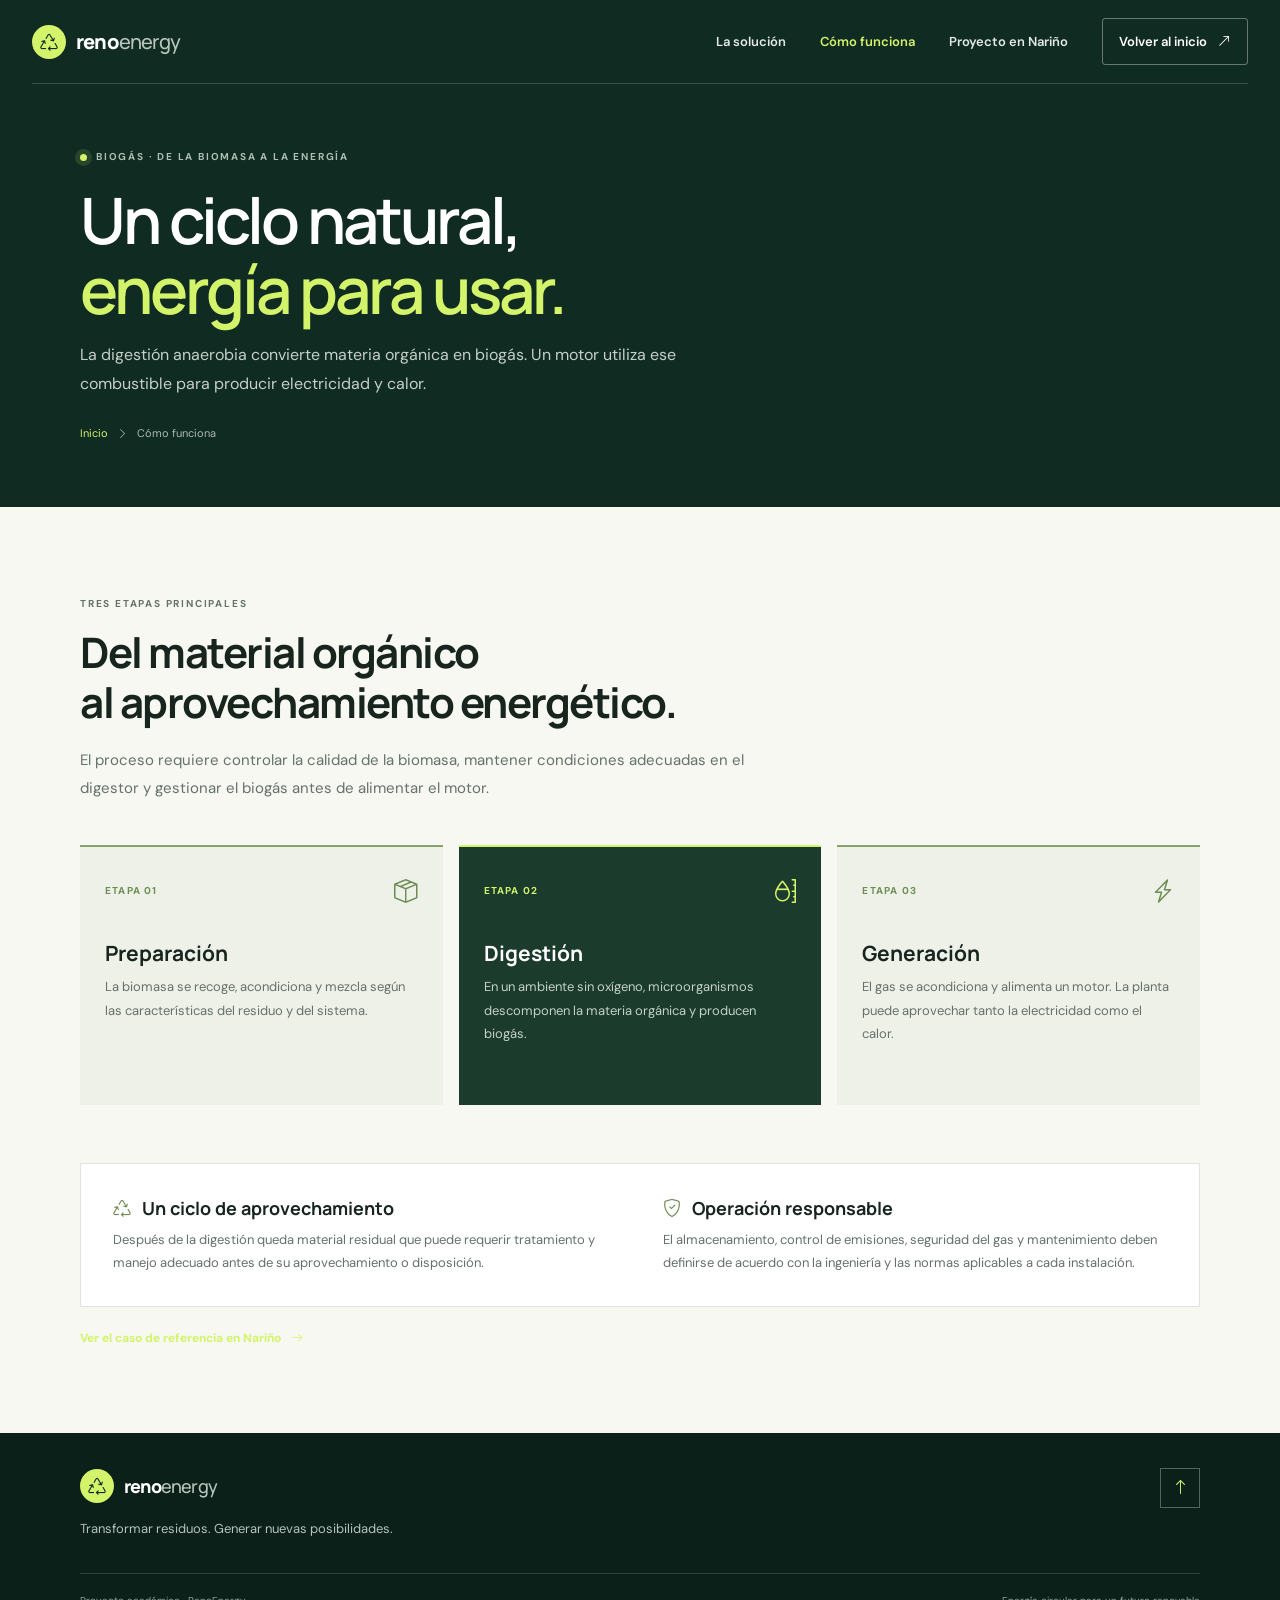
==== sitio/proceso.html @ e4bce358 "Organize RenoEnergy pages and unify design" ====
<!doctype html>
<html lang="es">
<head>
  <meta charset="utf-8">
  <meta name="viewport" content="width=device-width, initial-scale=1">
  <meta name="description" content="Conoce las etapas de preparación, fermentación y generación de energía a partir de biogás.">
  <meta name="theme-color" content="#102b22">
  <title>Cómo funciona el biogás | RenoEnergy</title>
  <link rel="icon" href="assets/img/favicon.png">
  <link rel="preconnect" href="https://fonts.googleapis.com">
  <link rel="preconnect" href="https://fonts.gstatic.com" crossorigin>
  <link href="https://fonts.googleapis.com/css2?family=DM+Sans:wght@400;500;600;700&family=Manrope:wght@400;500;600;700;800&display=swap" rel="stylesheet">
  <link href="assets/vendor/bootstrap-icons/bootstrap-icons.css" rel="stylesheet">
  <link href="assets/css/reno.css" rel="stylesheet">
</head>
<body>
  <header class="site-header interior-header">
    <div class="nav-wrap">
      <a class="brand" href="index.html" aria-label="RenoEnergy, inicio"><span class="brand-mark"><i class="bi bi-recycle"></i></span><span>reno<span class="brand-light">energy</span></span></a>
      <button class="menu-toggle" type="button" aria-label="Abrir menú" aria-expanded="false"><i class="bi bi-list"></i></button>
      <nav class="site-nav" aria-label="Navegación principal">
        <a href="index.html#solucion">La solución</a><a href="proceso.html" aria-current="page">Cómo funciona</a><a href="proyecto-narino.html">Proyecto en Nariño</a><a class="nav-cta" href="index.html">Volver al inicio <i class="bi bi-arrow-up-right"></i></a>
      </nav>
    </div>
  </header>
  <main>
    <section class="interior-hero">
      <span class="eyebrow"><span class="eyebrow-dot"></span> Biogás · De la biomasa a la energía</span>
      <h1>Un ciclo natural,<br><em>energía para usar.</em></h1>
      <p>La digestión anaerobia convierte materia orgánica en biogás. Un motor utiliza ese combustible para producir electricidad y calor.</p>
      <div class="breadcrumbs"><a href="index.html">Inicio</a><i class="bi bi-chevron-right"></i><span>Cómo funciona</span></div>
    </section>
    <section class="interior-section">
      <span class="eyebrow eyebrow-dark">Tres etapas principales</span>
      <h2>Del material orgánico<br>al aprovechamiento energético.</h2>
      <p class="interior-lede">El proceso requiere controlar la calidad de la biomasa, mantener condiciones adecuadas en el digestor y gestionar el biogás antes de alimentar el motor.</p>
      <div class="process-flow">
        <article class="flow-card"><div class="step-top"><span>ETAPA 01</span><i class="bi bi-box-seam"></i></div><h3>Preparación</h3><p>La biomasa se recoge, acondiciona y mezcla según las características del residuo y del sistema.</p></article>
        <article class="flow-card"><div class="step-top"><span>ETAPA 02</span><i class="bi bi-moisture"></i></div><h3>Digestión</h3><p>En un ambiente sin oxígeno, microorganismos descomponen la materia orgánica y producen biogás.</p></article>
        <article class="flow-card"><div class="step-top"><span>ETAPA 03</span><i class="bi bi-lightning-charge"></i></div><h3>Generación</h3><p>El gas se acondiciona y alimenta un motor. La planta puede aprovechar tanto la electricidad como el calor.</p></article>
      </div>
      <div class="flow-note">
        <div><h3><i class="bi bi-recycle"></i> Un ciclo de aprovechamiento</h3><p>Después de la digestión queda material residual que puede requerir tratamiento y manejo adecuado antes de su aprovechamiento o disposición.</p></div>
        <div><h3><i class="bi bi-shield-check"></i> Operación responsable</h3><p>El almacenamiento, control de emisiones, seguridad del gas y mantenimiento deben definirse de acuerdo con la ingeniería y las normas aplicables a cada instalación.</p></div>
      </div>
      <a class="interior-cta" href="proyecto-narino.html">Ver el caso de referencia en Nariño <i class="bi bi-arrow-right"></i></a>
    </section>
  </main>
  <footer class="site-footer"><a class="brand footer-brand" href="index.html"><span class="brand-mark"><i class="bi bi-recycle"></i></span><span>reno<span class="brand-light">energy</span></span></a><p>Transformar residuos. Generar nuevas posibilidades.</p><a class="footer-top" href="#" aria-label="Volver arriba"><i class="bi bi-arrow-up"></i></a><div class="footer-bottom"><span>Proyecto académico · RenoEnergy</span><span>Energía circular para un futuro renovable</span></div></footer>
  <script src="assets/js/site.js" defer></script>
</body>
</html>
---- sitio/assets/css/reno.css ----
:root {
  --forest: #102b22;
  --forest-deep: #0a2019;
  --moss: #dce9c7;
  --lime: #d3f36b;
  --paper: #f7f8f2;
  --ink: #18251f;
  --muted: #66716b;
  --line: #dfe5dc;
  --white: #fff;
  --sans: "DM Sans", sans-serif;
  --display: "Manrope", sans-serif;
}

* { box-sizing: border-box; }
html { scroll-behavior: smooth; scroll-padding-top: 84px; }
body { margin: 0; color: var(--ink); background: var(--paper); font-family: var(--sans); font-size: 16px; line-height: 1.65; }
a { color: inherit; text-decoration: none; }
img { display: block; max-width: 100%; }
button { font: inherit; }

.site-header { position: absolute; z-index: 10; inset: 0 0 auto; color: var(--white); }
.nav-wrap { width: min(1240px, calc(100% - 64px)); min-height: 84px; margin: auto; display: flex; align-items: center; justify-content: space-between; border-bottom: 1px solid rgb(255 255 255 / 18%); }
.brand { display: inline-flex; align-items: center; gap: 10px; color: var(--white); font: 800 20px/1 var(--display); letter-spacing: -.8px; }
.brand-light { color: #b7c5bb; font-weight: 500; }
.brand-mark { width: 34px; height: 34px; border-radius: 50%; display: grid; place-items: center; color: var(--forest); background: var(--lime); font-size: 18px; }
.site-nav { display: flex; align-items: center; gap: 34px; font-size: 13px; font-weight: 600; }
.site-nav > a:not(.nav-cta) { color: #e3e9e5; transition: color .2s ease; }
.site-nav > a:not(.nav-cta):hover { color: var(--lime); }
.nav-cta { padding: 12px 16px; border: 1px solid rgb(255 255 255 / 36%); border-radius: 3px; transition: color .2s ease, background .2s ease, border-color .2s ease; }
.nav-cta:hover { color: var(--forest); background: var(--lime); border-color: var(--lime); }
.nav-cta i { margin-left: 8px; }
.site-nav [aria-current="page"] { color: var(--lime) !important; }
.menu-toggle { display: none; color: var(--white); border: 0; background: none; font-size: 28px; }

.hero { position: relative; min-height: 690px; padding: 150px max(32px, calc((100% - 1240px) / 2)) 100px; display: grid; grid-template-columns: 1.06fr .94fr; align-items: center; gap: 60px; overflow: hidden; color: var(--white); background: var(--forest); }
.hero::before { content: ""; position: absolute; width: 520px; height: 520px; border: 1px solid rgb(211 243 107 / 10%); border-radius: 50%; left: -280px; bottom: -315px; box-shadow: 0 0 0 70px rgb(211 243 107 / 3%), 0 0 0 140px rgb(211 243 107 / 2%); }
.hero-copy { position: relative; z-index: 2; max-width: 630px; padding-bottom: 22px; }
.eyebrow { display: inline-flex; align-items: center; gap: 9px; color: #aebeb4; font-size: 10px; font-weight: 700; letter-spacing: 1.8px; line-height: 1.4; text-transform: uppercase; }
.eyebrow-dot { width: 7px; height: 7px; border-radius: 50%; background: var(--lime); box-shadow: 0 0 0 5px rgb(211 243 107 / 12%); }
.hero h1 { max-width: 680px; margin: 26px 0 22px; font: 600 clamp(48px, 6vw, 78px)/1.08 var(--display); letter-spacing: -4px; }
.hero h1 em, .section-heading h2 em, .faq-title h2 em { color: var(--lime); font-style: normal; }
.hero-lede { max-width: 500px; margin: 0; color: #c4d0c9; font-size: 17px; line-height: 1.75; }
.hero-actions { margin-top: 34px; display: flex; align-items: center; gap: 26px; }
.button { min-height: 49px; padding: 0 19px; display: inline-flex; align-items: center; justify-content: center; gap: 16px; border: 1px solid transparent; border-radius: 3px; font-size: 13px; font-weight: 700; transition: transform .2s ease, background .2s ease, color .2s ease; }
.button:hover { transform: translateY(-2px); }
.button-lime { color: var(--forest); background: var(--lime); }
.button-lime:hover { background: #e2ff8a; }
.text-link { display: inline-flex; align-items: center; gap: 10px; color: var(--white); font-size: 13px; font-weight: 600; }
.text-link i { color: var(--lime); transition: transform .2s ease; }
.text-link:hover i { transform: translateX(4px); }
.hero-note { margin-top: 48px; display: flex; align-items: center; gap: 11px; color: #aebeb4; font-size: 12px; }
.hero-note i { color: var(--lime); font-size: 16px; }
.hero-visual { position: relative; min-height: 430px; align-self: stretch; margin: 14px 0 0; }
.hero-image { position: absolute; inset: 0 0 22px 30px; background: linear-gradient(0deg, rgb(7 30 22 / 38%), transparent 55%), url("../img/about.jpg") center 56% / cover; border-radius: 2px; }
.hero-visual::before { content: ""; position: absolute; z-index: 1; top: -15px; right: -15px; width: 84px; height: 84px; border-top: 1px solid var(--lime); border-right: 1px solid var(--lime); }
.visual-caption { position: absolute; z-index: 2; right: 0; bottom: 0; display: flex; align-items: center; gap: 10px; color: #d5ded8; font-size: 11px; letter-spacing: .3px; }
.caption-line { width: 28px; height: 1px; background: var(--lime); }
.floating-card { position: absolute; z-index: 3; left: -6px; bottom: 53px; display: flex; align-items: center; gap: 12px; padding: 15px 19px; color: var(--ink); background: var(--white); box-shadow: 0 12px 35px rgb(0 0 0 / 15%); }
.card-icon { width: 37px; height: 37px; display: grid; place-items: center; border-radius: 50%; color: var(--forest); background: var(--moss); font-size: 19px; }
.floating-card strong, .floating-card small { display: block; }
.floating-card strong { font: 700 13px var(--display); }
.floating-card small { margin-top: 2px; color: var(--muted); font-size: 10px; }
.hero-index { position: absolute; left: 32px; bottom: 31px; display: flex; align-items: center; gap: 11px; color: #aebeb4; font-size: 9px; font-weight: 700; letter-spacing: 1.6px; }
.hero-index span:first-child { color: var(--lime); }
.index-rule { width: 38px; height: 1px; background: #62766b; }

.intro-strip { position: relative; display: flex; min-height: 96px; padding: 0 max(32px, calc((100% - 1240px) / 2)); align-items: center; justify-content: space-between; gap: 25px; overflow: hidden; color: var(--white); background: #18382b; }
.intro-strip > div { position: relative; z-index: 1; display: flex; align-items: center; gap: 13px; font: 600 14px var(--display); }
.intro-strip > i { color: #90a497; font-size: 16px; }
.strip-number { color: var(--lime); font: 700 10px var(--sans); letter-spacing: 1px; }
.strip-orbit { position: absolute; width: 130px; height: 130px; border: 1px solid rgb(211 243 107 / 9%); border-radius: 50%; }
.orbit-one { top: -80px; right: 14%; }.orbit-two { top: -80px; right: 14%; transform: scale(1.55); }

.section { padding: 112px max(32px, calc((100% - 1120px) / 2)); }
.section-heading { display: grid; grid-template-columns: 1.1fr .65fr; gap: 80px; align-items: end; margin-bottom: 56px; }
.eyebrow-dark { color: #64736a; }
.section-heading h2, .faq-title h2 { margin: 18px 0 0; color: var(--ink); font: 600 clamp(35px, 4vw, 52px)/1.15 var(--display); letter-spacing: -2px; }
.section-heading h2 em, .faq-title h2 em { color: #547c3d; }
.section-heading > p { max-width: 430px; margin: 0 0 5px; color: var(--muted); font-size: 15px; line-height: 1.85; }
.solution-grid { display: grid; grid-template-columns: 1fr .86fr; gap: 86px; align-items: center; }
.solution-photo { position: relative; min-height: 470px; }
.solution-photo img { width: 100%; height: 470px; object-fit: cover; filter: saturate(.75); }
.photo-tag { position: absolute; bottom: 18px; left: 18px; display: flex; gap: 9px; align-items: center; padding: 11px 14px; color: var(--forest); background: var(--white); font-size: 11px; font-weight: 700; }
.photo-tag i { color: #668d4a; }
.solution-copy { padding: 12px 0; }
.solution-mark { width: 45px; height: 45px; display: grid; place-items: center; color: var(--forest); background: var(--moss); border-radius: 50%; font-size: 21px; }
.solution-copy h3 { max-width: 420px; margin: 23px 0 12px; font: 700 27px/1.3 var(--display); letter-spacing: -.8px; }
.solution-copy > p { margin: 0; color: var(--muted); font-size: 14px; line-height: 1.8; }
.benefit-list { margin-top: 28px; border-top: 1px solid var(--line); }
.benefit-list > div { display: flex; gap: 18px; padding: 15px 0; border-bottom: 1px solid var(--line); }
.benefit-list > div > span { padding-top: 2px; color: #73905a; font-size: 10px; font-weight: 700; letter-spacing: 1px; }
.benefit-list p { margin: 0; color: var(--muted); font-size: 12px; line-height: 1.7; }
.benefit-list strong { color: var(--ink); font-size: 13px; }

.numbers-band { display: grid; grid-template-columns: 1.1fr repeat(3, 1fr); gap: 34px; align-items: center; padding: 43px max(32px, calc((100% - 1120px) / 2)); color: var(--white); background: var(--forest); }
.numbers-intro p { max-width: 200px; margin: 10px 0 0; color: #b9c8bf; font-size: 12px; line-height: 1.65; }
.number-item { min-height: 90px; padding-left: 30px; border-left: 1px solid rgb(255 255 255 / 20%); }
.number-item strong { display: block; color: var(--lime); font: 600 38px/1.2 var(--display); letter-spacing: -2px; }
.number-item strong span { font-size: 20px; letter-spacing: 0; }
.number-item small { display: block; max-width: 150px; margin-top: 8px; color: #c3d0c8; font-size: 11px; line-height: 1.5; }

.process { background: #eef1e8; }
.process-heading { margin-bottom: 48px; }
.process-steps { display: grid; grid-template-columns: repeat(3, 1fr); gap: 14px; }
.process-card { min-height: 270px; padding: 27px 28px 22px; display: flex; flex-direction: column; border: 1px solid #d8dfd3; background: rgb(255 255 255 / 65%); }
.process-card-featured { color: var(--white); background: #1b3b2d; border-color: #1b3b2d; }
.step-top { display: flex; align-items: center; justify-content: space-between; color: #709151; }
.process-card-featured .step-top { color: var(--lime); }
.step-top span { font-size: 10px; font-weight: 700; letter-spacing: 1.2px; }
.step-top i { font-size: 24px; }
.process-card h3 { margin: 30px 0 8px; font: 700 21px var(--display); }
.process-card p { max-width: 285px; margin: 0; color: var(--muted); font-size: 13px; line-height: 1.75; }
.process-card-featured p { color: #c5d0c9; }
.step-foot { margin-top: auto; padding-top: 17px; display: flex; justify-content: space-between; color: #547344; font-size: 10px; font-weight: 700; letter-spacing: .2px; }
.process-card-featured .step-foot { color: var(--lime); }
.process-footnote { display: flex; align-items: flex-start; gap: 9px; margin: 23px 0 0; color: #68746b; font-size: 11px; }
.process-footnote i { margin-top: 2px; color: #77915f; }

.case-study { display: grid; grid-template-columns: 1fr 1fr; min-height: 510px; color: var(--white); background: #122d23; }
.case-image { position: relative; min-height: 510px; overflow: hidden; }
.case-image::after { content: ""; position: absolute; inset: 0; background: linear-gradient(0deg, rgb(8 25 18 / 62%), transparent 55%); }
.case-image img { width: 100%; height: 100%; position: absolute; inset: 0; object-fit: cover; }
.case-image-label { position: absolute; z-index: 1; bottom: 28px; left: max(32px, calc((100vw - 1120px) / 2)); color: white; font-size: 11px; font-weight: 700; letter-spacing: 1px; text-transform: uppercase; }
.case-content { max-width: 580px; padding: 82px 8vw 75px 70px; align-self: center; }
.case-content .eyebrow { color: #b8c9bd; }
.case-content h2 { margin: 19px 0 15px; font: 600 clamp(32px, 3.5vw, 45px)/1.16 var(--display); letter-spacing: -1.8px; }
.case-content > p { margin: 0; color: #c0ccc4; font-size: 13px; line-height: 1.85; }
.case-detail { display: flex; align-items: center; gap: 13px; margin: 26px 0 25px; padding: 16px 0; border-top: 1px solid rgb(255 255 255 / 17%); border-bottom: 1px solid rgb(255 255 255 / 17%); }
.case-icon { width: 38px; height: 38px; display: grid; flex: 0 0 auto; place-items: center; border-radius: 50%; color: var(--forest); background: var(--lime); }
.case-detail strong, .case-detail small { display: block; }
.case-detail strong { font: 700 12px var(--display); }
.case-detail small { margin-top: 4px; color: #c0ccc4; font-size: 10px; line-height: 1.5; }
.button-outline { min-height: 44px; border-color: rgb(255 255 255 / 35%); color: var(--white); font-size: 11px; }
.button-outline:hover { color: var(--forest); background: var(--lime); border-color: var(--lime); }

.faq { display: grid; grid-template-columns: .7fr 1.3fr; gap: 100px; }
.faq-title h2 { margin-bottom: 14px; }
.faq-title p { max-width: 250px; margin: 0; color: var(--muted); font-size: 13px; }
.faq-list { border-top: 1px solid var(--line); }
.faq-list details { border-bottom: 1px solid var(--line); }
.faq-list summary { min-height: 68px; display: flex; align-items: center; justify-content: space-between; gap: 20px; list-style: none; cursor: pointer; font: 700 14px var(--display); }
.faq-list summary::-webkit-details-marker { display: none; }
.faq-list summary i { color: #66834e; transition: transform .2s ease; }
.faq-list details[open] summary i { transform: rotate(45deg); }
.faq-list details p { max-width: 630px; margin: -1px 40px 20px 0; color: var(--muted); font-size: 13px; line-height: 1.8; }

.site-footer { position: relative; padding: 36px max(32px, calc((100% - 1120px) / 2)) 0; color: var(--white); background: var(--forest-deep); }
.footer-brand { font-size: 18px; }
.site-footer > p { margin: 15px 0 34px; color: #b5c3ba; font-size: 13px; }
.footer-top { position: absolute; top: 35px; right: max(32px, calc((100% - 1120px) / 2)); width: 40px; height: 40px; display: grid; place-items: center; border: 1px solid rgb(255 255 255 / 30%); color: var(--lime); }
.footer-bottom { min-height: 54px; display: flex; align-items: center; justify-content: space-between; gap: 15px; border-top: 1px solid rgb(255 255 255 / 14%); color: #92a198; font-size: 10px; }

/* Shared interior pages */
.interior-header { position: absolute; }
.interior-hero { min-height: 425px; padding: 150px max(32px, calc((100% - 1120px) / 2)) 64px; display: flex; flex-direction: column; justify-content: center; color: var(--white); background: var(--forest); }
.interior-hero h1 { max-width: 820px; margin: 21px 0 15px; font: 600 clamp(42px, 5vw, 65px)/1.1 var(--display); letter-spacing: -3px; }
.interior-hero h1 em { color: var(--lime); font-style: normal; }
.interior-hero > p { max-width: 620px; margin: 0; color: #c4d0c9; font-size: 16px; line-height: 1.8; }
.breadcrumbs { display: flex; align-items: center; gap: 9px; margin-top: 26px; color: #a9bab0; font-size: 11px; }
.breadcrumbs a { color: var(--lime); }
.interior-section { padding: 82px max(32px, calc((100% - 1120px) / 2)); }
.interior-section h2 { margin: 12px 0 18px; font: 700 clamp(30px, 3.5vw, 42px)/1.2 var(--display); letter-spacing: -1.5px; }
.interior-lede { max-width: 720px; color: var(--muted); font-size: 15px; line-height: 1.9; }
.process-flow { display: grid; grid-template-columns: repeat(3, 1fr); gap: 16px; margin-top: 42px; }
.flow-card { min-height: 260px; padding: 25px; background: #eef1e8; border-top: 2px solid #89a26c; }
.flow-card:nth-child(2) { color: white; background: #1b3b2d; border-color: var(--lime); }
.flow-card:nth-child(2) p { color: #c5d0c9; }
.flow-card .step-top { display: flex; align-items: center; justify-content: space-between; color: #6e8d54; font-size: 12px; }
.flow-card:nth-child(2) .step-top { color: var(--lime); }
.flow-card .step-top i { font-size: 24px; }
.flow-card h3 { margin: 28px 0 8px; font: 700 21px var(--display); }
.flow-card p { margin: 0; color: var(--muted); font-size: 13px; line-height: 1.8; }
.flow-note { display: grid; grid-template-columns: 1fr 1fr; gap: 45px; margin-top: 58px; padding: 32px; background: white; border: 1px solid var(--line); }
.flow-note h3 { margin: 0 0 8px; font: 700 18px var(--display); }
.flow-note p { margin: 0; color: var(--muted); font-size: 13px; line-height: 1.8; }
.flow-note i { margin-right: 7px; color: #6f8c55; }
.case-hero { display: grid; grid-template-columns: 1fr .82fr; gap: 60px; align-items: center; }
.case-hero h2 { max-width: 600px; }
.case-hero p { color: var(--muted); font-size: 14px; line-height: 1.9; }
.case-hero img { width: 100%; min-height: 350px; object-fit: cover; }
.case-facts { display: grid; grid-template-columns: repeat(3, 1fr); gap: 14px; margin-top: 32px; }
.case-fact { padding: 21px; border: 1px solid var(--line); background: #fff; }
.case-fact span { display: block; margin-bottom: 10px; color: #69894f; font-size: 10px; font-weight: 700; letter-spacing: 1px; text-transform: uppercase; }
.case-fact strong { font: 700 14px/1.5 var(--display); }
.case-banner { padding: 46px; color: white; background: var(--forest); }
.case-banner h2 { max-width: 700px; margin-top: 14px; }
.case-banner p { max-width: 710px; margin: 0; color: #c4d0c9; font-size: 14px; line-height: 1.8; }
.case-followup { padding-top: 0; }
.interior-cta { display: inline-flex; align-items: center; gap: 10px; margin-top: 22px; color: var(--lime); font-size: 12px; font-weight: 700; }
.interior-cta:hover { color: white; }

@media (max-width: 900px) {
  .hero { min-height: 650px; grid-template-columns: 1fr .82fr; gap: 28px; padding-top: 140px; }
  .hero h1 { font-size: clamp(45px, 7vw, 65px); }
  .hero-visual { min-height: 385px; }
  .section-heading { gap: 45px; }
  .solution-grid { gap: 45px; }
  .numbers-band { grid-template-columns: repeat(3, 1fr); }
  .numbers-intro { grid-column: 1 / -1; }
  .numbers-intro p { max-width: none; }
  .number-item:first-of-type { padding-left: 0; border-left: 0; }
  .case-content { padding-left: 45px; padding-right: 40px; }
  .faq { gap: 55px; }
  .case-hero { gap: 35px; }
}
@media (max-width: 680px) {
  html { scroll-padding-top: 65px; }
  .nav-wrap { width: calc(100% - 38px); min-height: 68px; }
  .menu-toggle { display: block; cursor: pointer; }
  .site-nav { position: absolute; top: 68px; left: 0; right: 0; display: none; padding: 18px 20px 22px; flex-direction: column; align-items: stretch; gap: 0; background: var(--forest-deep); box-shadow: 0 16px 22px rgb(0 0 0 / 16%); }
  .site-nav.is-open { display: flex; }
  .site-nav > a:not(.nav-cta) { padding: 12px 3px; border-bottom: 1px solid rgb(255 255 255 / 12%); }
  .nav-cta { margin-top: 14px; text-align: center; }
  .hero { min-height: auto; padding: 127px 21px 75px; display: flex; flex-direction: column; align-items: stretch; gap: 33px; }
  .hero h1 { max-width: 520px; margin-top: 20px; font-size: clamp(43px, 13vw, 63px); letter-spacing: -2.5px; }
  .hero-lede { font-size: 15px; }
  .hero-actions { align-items: flex-start; flex-direction: column; gap: 18px; margin-top: 25px; }
  .hero-note { margin-top: 29px; font-size: 11px; }
  .hero-visual { min-height: 320px; margin: 0 5px 0 10px; }
  .hero-image { inset: 0 0 17px 15px; }
  .floating-card { left: -10px; bottom: 40px; padding: 11px 13px; }
  .hero-index { left: 21px; bottom: 24px; }
  .intro-strip { min-height: auto; padding: 22px 21px; display: grid; grid-template-columns: 1fr 24px 1fr; gap: 18px 12px; }
  .intro-strip > div { font-size: 11px; }
  .intro-strip > i { font-size: 13px; }
  .intro-strip > div:nth-of-type(3) { grid-column: 1 / -1; }
  .intro-strip > i:nth-of-type(2) { display: none; }
  .section { padding: 75px 22px; }
  .section-heading { display: block; margin-bottom: 35px; }
  .section-heading h2, .faq-title h2 { font-size: 38px; letter-spacing: -1.6px; }
  .section-heading > p { margin-top: 18px; font-size: 14px; }
  .solution-grid { grid-template-columns: 1fr; gap: 32px; }
  .solution-photo, .solution-photo img { min-height: 300px; height: 300px; }
  .solution-copy h3 { font-size: 24px; }
  .numbers-band { grid-template-columns: 1fr; gap: 21px; padding: 34px 22px; }
  .numbers-intro { grid-column: auto; }
  .number-item, .number-item:first-of-type { min-height: auto; padding: 0 0 0 18px; border-left: 1px solid rgb(255 255 255 / 20%); }
  .number-item strong { font-size: 34px; }
  .number-item small { max-width: none; }
  .process-steps { grid-template-columns: 1fr; }
  .process-card { min-height: 235px; }
  .case-study { grid-template-columns: 1fr; }
  .case-image { min-height: 290px; }
  .case-image-label { left: 22px; bottom: 20px; }
  .case-content { padding: 48px 22px 54px; }
  .case-content h2 { font-size: 35px; }
  .faq { grid-template-columns: 1fr; gap: 32px; }
  .faq-title p { max-width: none; }
  .interior-hero { min-height: 390px; padding: 120px 22px 45px; }
  .interior-hero h1 { font-size: 43px; letter-spacing: -2px; }
  .interior-hero > p { font-size: 14px; }
  .interior-section { padding: 64px 22px; }
  .process-flow, .case-hero, .case-facts, .flow-note { grid-template-columns: 1fr; }
  .process-flow { gap: 11px; }
  .flow-card { min-height: 225px; }
  .flow-note { gap: 24px; padding: 24px; }
  .case-hero { gap: 24px; }
  .case-hero img { min-height: 250px; }
  .case-facts { gap: 10px; }
  .case-banner { padding: 30px 23px; }
  .faq-list summary { min-height: 62px; font-size: 13px; }
  .site-footer { padding: 31px 22px 0; }
  .footer-top { top: 31px; right: 22px; }
  .footer-bottom { align-items: flex-start; flex-direction: column; justify-content: center; padding: 14px 0; gap: 5px; }
}
@media (prefers-reduced-motion: reduce) {
  *, *::before, *::after { scroll-behavior: auto !important; transition-duration: .01ms !important; }
}
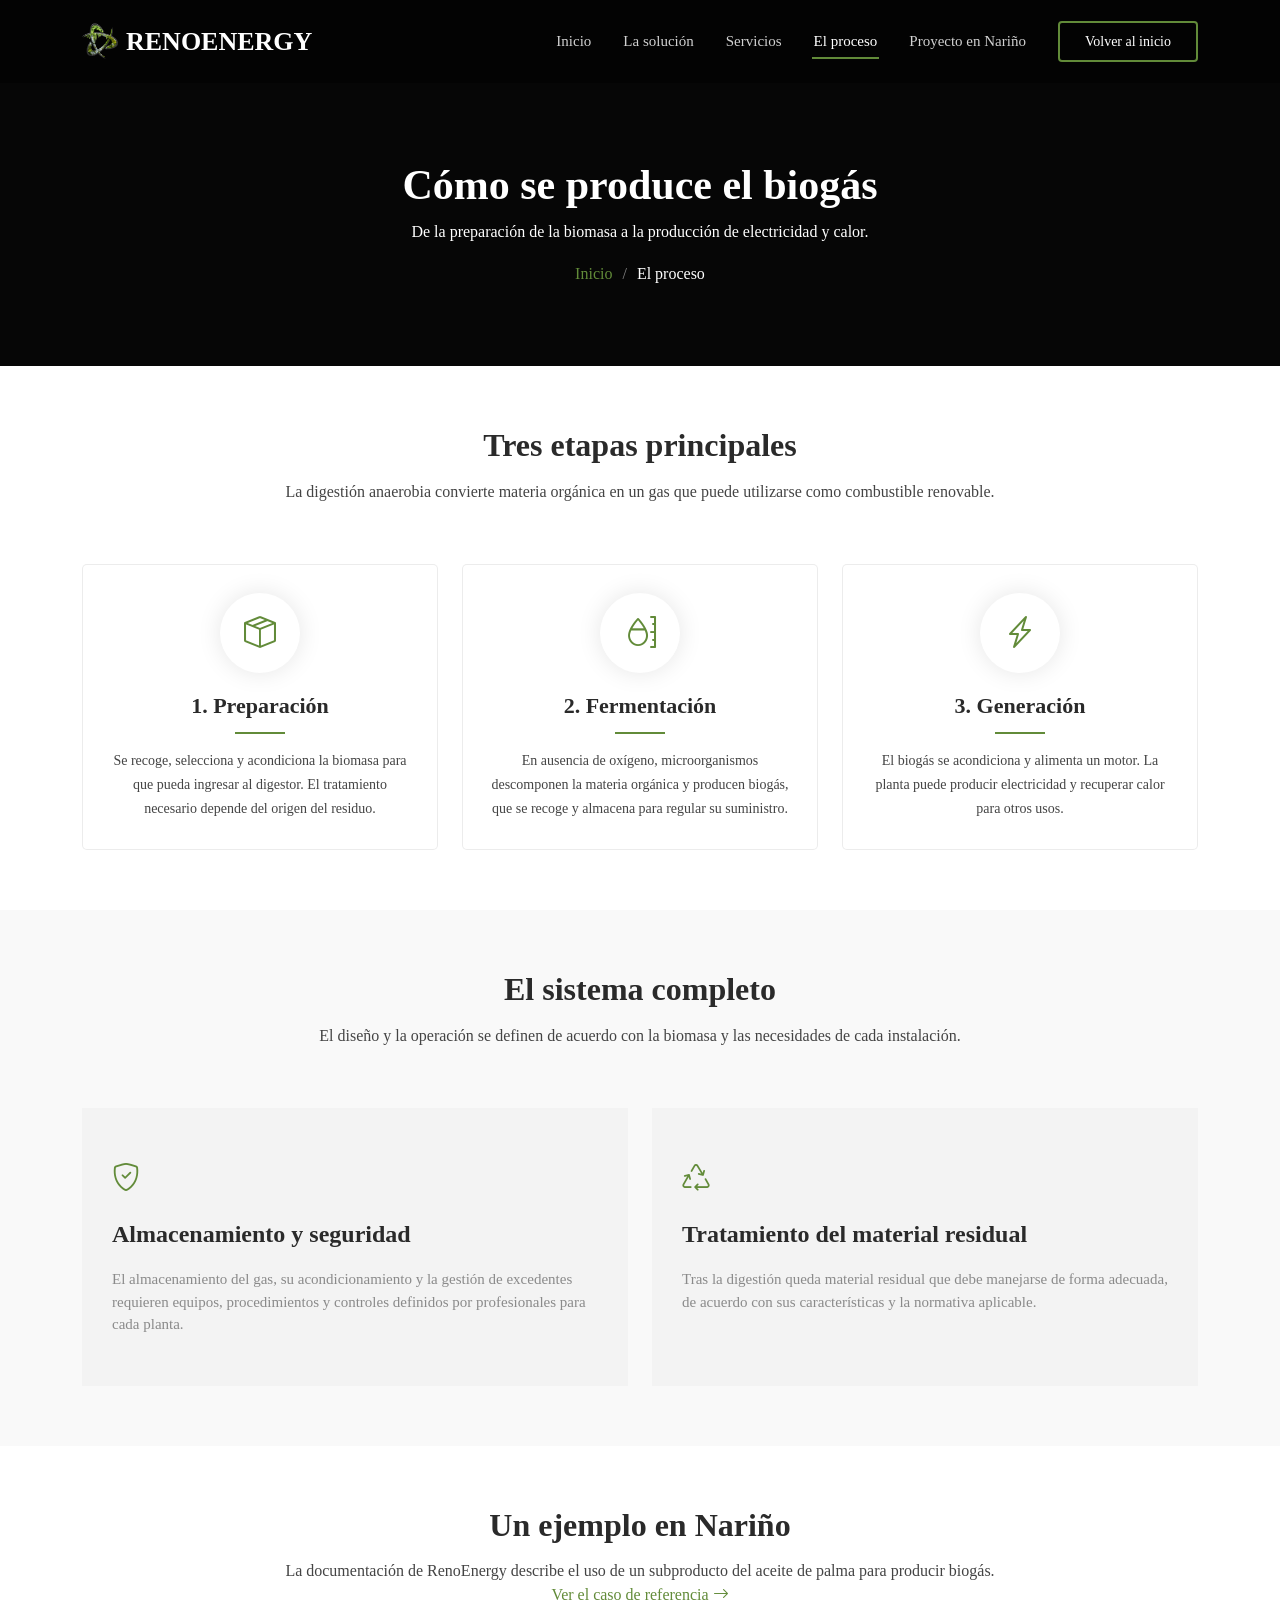
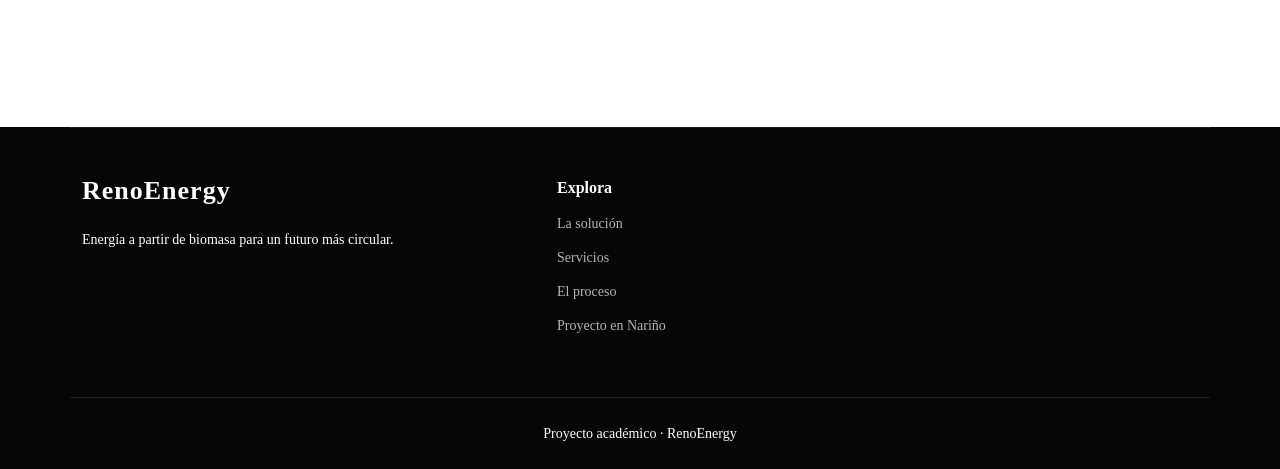
==== commit 6092b0f8: "Restore RenoEnergy original layout and content" ====
--- a/sitio/proceso.html
+++ b/sitio/proceso.html
@@ -1,52 +1,56 @@
-<!doctype html>
+<!DOCTYPE html>
 <html lang="es">
 <head>
   <meta charset="utf-8">
-  <meta name="viewport" content="width=device-width, initial-scale=1">
-  <meta name="description" content="Conoce las etapas de preparación, fermentación y generación de energía a partir de biogás.">
-  <meta name="theme-color" content="#102b22">
+  <meta name="viewport" content="width=device-width, initial-scale=1.0">
+  <meta name="description" content="Las etapas de producción de biogás y su uso para generar electricidad y calor.">
+  <meta name="theme-color" content="#183d2c">
   <title>Cómo funciona el biogás | RenoEnergy</title>
-  <link rel="icon" href="assets/img/favicon.png">
-  <link rel="preconnect" href="https://fonts.googleapis.com">
-  <link rel="preconnect" href="https://fonts.gstatic.com" crossorigin>
-  <link href="https://fonts.googleapis.com/css2?family=DM+Sans:wght@400;500;600;700&family=Manrope:wght@400;500;600;700;800&display=swap" rel="stylesheet">
+  <link href="assets/img/favicon.png" rel="icon">
+  <link href="assets/img/apple-touch-icon.png" rel="apple-touch-icon">
+  <link href="https://fonts.googleapis.com" rel="preconnect">
+  <link href="https://fonts.gstatic.com" rel="preconnect" crossorigin>
+  <link href="https://fonts.googleapis.com/css2?family=Roboto:wght@300;400;500;700;900&family=Merriweather:wght@300;400;700;900&family=Playfair+Display:wght@400;500;600;700;800&display=swap" rel="stylesheet">
+  <link href="assets/vendor/bootstrap/css/bootstrap.min.css" rel="stylesheet">
   <link href="assets/vendor/bootstrap-icons/bootstrap-icons.css" rel="stylesheet">
+  <link href="assets/vendor/aos/aos.css" rel="stylesheet">
+  <link href="assets/css/main.css" rel="stylesheet">
   <link href="assets/css/reno.css" rel="stylesheet">
 </head>
-<body>
-  <header class="site-header interior-header">
-    <div class="nav-wrap">
-      <a class="brand" href="index.html" aria-label="RenoEnergy, inicio"><span class="brand-mark"><i class="bi bi-recycle"></i></span><span>reno<span class="brand-light">energy</span></span></a>
-      <button class="menu-toggle" type="button" aria-label="Abrir menú" aria-expanded="false"><i class="bi bi-list"></i></button>
-      <nav class="site-nav" aria-label="Navegación principal">
-        <a href="index.html#solucion">La solución</a><a href="proceso.html" aria-current="page">Cómo funciona</a><a href="proyecto-narino.html">Proyecto en Nariño</a><a class="nav-cta" href="index.html">Volver al inicio <i class="bi bi-arrow-up-right"></i></a>
+<body class="portfolio-details-page">
+  <header id="header" class="header d-flex align-items-center fixed-top">
+    <div class="container-fluid container-xl position-relative d-flex align-items-center">
+      <a href="index.html" class="logo d-flex align-items-center me-auto"><img src="assets/img/logo.png" alt=""><h1 class="sitename">RenoEnergy</h1></a>
+      <nav id="navmenu" class="navmenu" aria-label="Navegación principal">
+        <ul><li><a href="index.html#hero">Inicio</a></li><li><a href="index.html#about">La solución</a></li><li><a href="index.html#services">Servicios</a></li><li><a href="proceso.html" class="active" aria-current="page">El proceso</a></li><li><a href="proyecto-narino.html">Proyecto en Nariño</a></li></ul>
+        <i class="mobile-nav-toggle d-xl-none bi bi-list" aria-label="Abrir menú"></i>
       </nav>
+      <a class="btn-getstarted" href="index.html">Volver al inicio</a>
     </div>
   </header>
-  <main>
-    <section class="interior-hero">
-      <span class="eyebrow"><span class="eyebrow-dot"></span> Biogás · De la biomasa a la energía</span>
-      <h1>Un ciclo natural,<br><em>energía para usar.</em></h1>
-      <p>La digestión anaerobia convierte materia orgánica en biogás. Un motor utiliza ese combustible para producir electricidad y calor.</p>
-      <div class="breadcrumbs"><a href="index.html">Inicio</a><i class="bi bi-chevron-right"></i><span>Cómo funciona</span></div>
+  <main class="main">
+    <div class="page-title dark-background"><div class="container position-relative"><h1>Cómo se produce el biogás</h1><p>De la preparación de la biomasa a la producción de electricidad y calor.</p><nav class="breadcrumbs" aria-label="Ruta"><ol><li><a href="index.html">Inicio</a></li><li class="current">El proceso</li></ol></nav></div></div>
+    <section class="services section"><div class="container section-title" data-aos="fade-up"><h2>Tres etapas principales</h2><p>La digestión anaerobia convierte materia orgánica en un gas que puede utilizarse como combustible renovable.</p></div>
+      <div class="container"><div class="row gy-4">
+        <div class="col-lg-4 col-md-6" data-aos="fade-up"><article class="service-item"><div class="icon"><i class="bi bi-box-seam"></i></div><h3>1. Preparación</h3><p>Se recoge, selecciona y acondiciona la biomasa para que pueda ingresar al digestor. El tratamiento necesario depende del origen del residuo.</p></article></div>
+        <div class="col-lg-4 col-md-6" data-aos="fade-up" data-aos-delay="100"><article class="service-item"><div class="icon"><i class="bi bi-moisture"></i></div><h3>2. Fermentación</h3><p>En ausencia de oxígeno, microorganismos descomponen la materia orgánica y producen biogás, que se recoge y almacena para regular su suministro.</p></article></div>
+        <div class="col-lg-4 col-md-6" data-aos="fade-up" data-aos-delay="200"><article class="service-item"><div class="icon"><i class="bi bi-lightning-charge"></i></div><h3>3. Generación</h3><p>El biogás se acondiciona y alimenta un motor. La planta puede producir electricidad y recuperar calor para otros usos.</p></article></div>
+      </div></div>
     </section>
-    <section class="interior-section">
-      <span class="eyebrow eyebrow-dark">Tres etapas principales</span>
-      <h2>Del material orgánico<br>al aprovechamiento energético.</h2>
-      <p class="interior-lede">El proceso requiere controlar la calidad de la biomasa, mantener condiciones adecuadas en el digestor y gestionar el biogás antes de alimentar el motor.</p>
-      <div class="process-flow">
-        <article class="flow-card"><div class="step-top"><span>ETAPA 01</span><i class="bi bi-box-seam"></i></div><h3>Preparación</h3><p>La biomasa se recoge, acondiciona y mezcla según las características del residuo y del sistema.</p></article>
-        <article class="flow-card"><div class="step-top"><span>ETAPA 02</span><i class="bi bi-moisture"></i></div><h3>Digestión</h3><p>En un ambiente sin oxígeno, microorganismos descomponen la materia orgánica y producen biogás.</p></article>
-        <article class="flow-card"><div class="step-top"><span>ETAPA 03</span><i class="bi bi-lightning-charge"></i></div><h3>Generación</h3><p>El gas se acondiciona y alimenta un motor. La planta puede aprovechar tanto la electricidad como el calor.</p></article>
-      </div>
-      <div class="flow-note">
-        <div><h3><i class="bi bi-recycle"></i> Un ciclo de aprovechamiento</h3><p>Después de la digestión queda material residual que puede requerir tratamiento y manejo adecuado antes de su aprovechamiento o disposición.</p></div>
-        <div><h3><i class="bi bi-shield-check"></i> Operación responsable</h3><p>El almacenamiento, control de emisiones, seguridad del gas y mantenimiento deben definirse de acuerdo con la ingeniería y las normas aplicables a cada instalación.</p></div>
-      </div>
-      <a class="interior-cta" href="proyecto-narino.html">Ver el caso de referencia en Nariño <i class="bi bi-arrow-right"></i></a>
+    <section class="why-us section light-background"><div class="container section-title" data-aos="fade-up"><h2>El sistema completo</h2><p>El diseño y la operación se definen de acuerdo con la biomasa y las necesidades de cada instalación.</p></div>
+      <div class="container"><div class="row gy-4">
+        <div class="col-lg-6" data-aos="fade-up"><div class="card-item"><span><i class="bi bi-shield-check"></i></span><h4>Almacenamiento y seguridad</h4><p>El almacenamiento del gas, su acondicionamiento y la gestión de excedentes requieren equipos, procedimientos y controles definidos por profesionales para cada planta.</p></div></div>
+        <div class="col-lg-6" data-aos="fade-up" data-aos-delay="100"><div class="card-item"><span><i class="bi bi-recycle"></i></span><h4>Tratamiento del material residual</h4><p>Tras la digestión queda material residual que debe manejarse de forma adecuada, de acuerdo con sus características y la normativa aplicable.</p></div></div>
+      </div></div>
     </section>
+    <section class="contact section"><div class="container section-title" data-aos="fade-up"><h2>Un ejemplo en Nariño</h2><p>La documentación de RenoEnergy describe el uso de un subproducto del aceite de palma para producir biogás.</p><a class="btn-get-started" href="proyecto-narino.html">Ver el caso de referencia <i class="bi bi-arrow-right"></i></a></div></section>
   </main>
-  <footer class="site-footer"><a class="brand footer-brand" href="index.html"><span class="brand-mark"><i class="bi bi-recycle"></i></span><span>reno<span class="brand-light">energy</span></span></a><p>Transformar residuos. Generar nuevas posibilidades.</p><a class="footer-top" href="#" aria-label="Volver arriba"><i class="bi bi-arrow-up"></i></a><div class="footer-bottom"><span>Proyecto académico · RenoEnergy</span><span>Energía circular para un futuro renovable</span></div></footer>
-  <script src="assets/js/site.js" defer></script>
+  <footer id="footer" class="footer dark-background"><div class="container footer-top"><div class="row gy-4"><div class="col-lg-5 col-md-6 footer-about"><a href="index.html" class="logo d-flex align-items-center"><span class="sitename">RenoEnergy</span></a><p class="mt-3">Energía a partir de biomasa para un futuro más circular.</p></div><div class="col-lg-3 col-md-6 footer-links"><h4>Explora</h4><ul><li><a href="index.html#about">La solución</a></li><li><a href="index.html#services">Servicios</a></li><li><a href="proceso.html">El proceso</a></li><li><a href="proyecto-narino.html">Proyecto en Nariño</a></li></ul></div></div></div><div class="container copyright text-center mt-4"><p>Proyecto académico · RenoEnergy</p></div></footer>
+  <a href="#" id="scroll-top" class="scroll-top d-flex align-items-center justify-content-center" aria-label="Volver arriba"><i class="bi bi-arrow-up-short"></i></a><div id="preloader"></div>
+  <script src="assets/vendor/bootstrap/js/bootstrap.bundle.min.js"></script>
+  <script src="assets/vendor/aos/aos.js"></script>
+  <script src="assets/vendor/purecounter/purecounter_vanilla.js"></script>
+  <script src="assets/vendor/glightbox/js/glightbox.min.js"></script>
+  <script src="assets/js/main.js"></script>
 </body>
 </html>
--- a/sitio/assets/css/main.css
+++ b/sitio/assets/css/main.css
@@ -0,0 +1,1820 @@
+/**
+
+:root {
+  --default-font: "Roboto",  system-ui, -apple-system, "Segoe UI", Roboto, "Helvetica Neue", Arial, "Noto Sans", "Liberation Sans", sans-serif, "Apple Color Emoji", "Segoe UI Emoji", "Segoe UI Symbol", "Noto Color Emoji";
+  --heading-font: "Playfair Display",  sans-serif;
+  --nav-font: "Merriweather",  sans-serif;
+}
+
+/* Global Colors - The following color variables are used throughout the website. Updating them here will change the color scheme of the entire website */
+:root { 
+  --background-color: #ffffff; /* Background color for the entire website, including individual sections */
+  --default-color: #444444; /* Default color used for the majority of the text content across the entire website */
+  --heading-color: #2a2a2a; /* Color for headings, subheadings and title throughout the website */
+  --accent-color: #5c9f24; /* Accent color that represents your brand on the website. It's used for buttons, links, and other elements that need to stand out */
+  --surface-color: #ffffff; /* The surface color is used as a background of boxed elements within sections, such as cards, icon boxes, or other elements that require a visual separation from the global background. */
+  --contrast-color: #ffffff; /* Contrast color for text, ensuring readability against backgrounds of accent, heading, or default colors. */
+}
+
+/* Nav Menu Colors - The following color variables are used specifically for the navigation menu. They are separate from the global colors to allow for more customization options */
+:root {
+  --nav-color: #d1d1d1;  /* The default color of the main navmenu links */
+  --nav-hover-color: #ffffff; /* Applied to main navmenu links when they are hovered over or active */
+  --nav-mobile-background-color: #ffffff; /* Used as the background color for mobile navigation menu */
+  --nav-dropdown-background-color: #ffffff; /* Used as the background color for dropdown items that appear when hovering over primary navigation items */
+  --nav-dropdown-color: #444444; /* Used for navigation links of the dropdown items in the navigation menu. */
+  --nav-dropdown-hover-color: #5c9f24; /* Similar to --nav-hover-color, this color is applied to dropdown navigation links when they are hovered over. */
+}
+
+/* Color Presets - These classes override global colors when applied to any section or element, providing reuse of the sam color scheme. */
+
+.light-background {
+  --background-color: #f9f9f9;
+  --surface-color: #ffffff;
+}
+
+.dark-background {
+  --background-color: #060606;
+  --default-color: #ffffff;
+  --heading-color: #ffffff;
+  --surface-color: #252525;
+  --contrast-color: #ffffff;
+}
+
+/* Smooth scroll */
+:root {
+  scroll-behavior: smooth;
+}
+
+/*--------------------------------------------------------------
+# General Styling & Shared Classes
+--------------------------------------------------------------*/
+body {
+  color: var(--default-color);
+  background-color: var(--background-color);
+  font-family: var(--default-font);
+}
+
+a {
+  color: var(--accent-color);
+  text-decoration: none;
+  transition: 0.3s;
+}
+
+a:hover {
+  color: color-mix(in srgb, var(--accent-color), transparent 25%);
+  text-decoration: none;
+}
+
+h1,
+h2,
+h3,
+h4,
+h5,
+h6 {
+  color: var(--heading-color);
+  font-family: var(--heading-font);
+}
+
+/* PHP Email Form Messages
+------------------------------*/
+.php-email-form .error-message {
+  display: none;
+  background: #df1529;
+  color: #ffffff;
+  text-align: left;
+  padding: 15px;
+  margin-bottom: 24px;
+  font-weight: 600;
+}
+
+.php-email-form .sent-message {
+  display: none;
+  color: #ffffff;
+  background: #059652;
+  text-align: center;
+  padding: 15px;
+  margin-bottom: 24px;
+  font-weight: 600;
+}
+
+.php-email-form .loading {
+  display: none;
+  background: var(--surface-color);
+  text-align: center;
+  padding: 15px;
+  margin-bottom: 24px;
+}
+
+.php-email-form .loading:before {
+  content: "";
+  display: inline-block;
+  border-radius: 50%;
+  width: 24px;
+  height: 24px;
+  margin: 0 10px -6px 0;
+  border: 3px solid var(--accent-color);
+  border-top-color: var(--surface-color);
+  animation: php-email-form-loading 1s linear infinite;
+}
+
+@keyframes php-email-form-loading {
+  0% {
+    transform: rotate(0deg);
+  }
+
+  100% {
+    transform: rotate(360deg);
+  }
+}
+
+/*--------------------------------------------------------------
+# Global Header
+--------------------------------------------------------------*/
+.header {
+  --background-color: rgba(0, 0, 0, 0.5);
+  --default-color: #ffffff;
+  --heading-color: #ffffff;
+  color: var(--default-color);
+  background-color: var(--background-color);
+  padding: 15px 0;
+  transition: all 0.5s;
+  z-index: 997;
+}
+
+.header .logo {
+  line-height: 1;
+}
+
+.header .logo img {
+  max-height: 36px;
+  margin-right: 8px;
+}
+
+.header .logo h1 {
+  font-size: 26px;
+  margin: 0;
+  font-weight: 700;
+  color: var(--heading-color);
+  text-transform: uppercase;
+}
+
+.header .btn-getstarted,
+.header .btn-getstarted:focus {
+  color: var(--contrast-color);
+  font-size: 14px;
+  padding: 8px 25px;
+  margin: 0 0 0 30px;
+  border-radius: 4px;
+  transition: 0.3s;
+  border: 2px solid var(--accent-color);
+}
+
+.header .btn-getstarted:hover,
+.header .btn-getstarted:focus:hover {
+  color: var(--contrast-color);
+  background: color-mix(in srgb, var(--accent-color), transparent 15%);
+}
+
+@media (max-width: 1200px) {
+  .header .logo {
+    order: 1;
+  }
+
+  .header .btn-getstarted {
+    order: 2;
+    margin: 0 15px 0 0;
+    padding: 6px 15px;
+  }
+
+  .header .navmenu {
+    order: 3;
+  }
+}
+
+.scrolled .header {
+  box-shadow: 0px 0 18px rgba(0, 0, 0, 0.1);
+}
+
+/* Global Header on Scroll
+------------------------------*/
+.scrolled .header {
+  --background-color: #000000;
+}
+
+/*--------------------------------------------------------------
+# Navigation Menu
+--------------------------------------------------------------*/
+/* Desktop Navigation */
+@media (min-width: 1200px) {
+  .navmenu {
+    padding: 0;
+  }
+
+  .navmenu ul {
+    margin: 0;
+    padding: 0;
+    display: flex;
+    list-style: none;
+    align-items: center;
+  }
+
+  .navmenu li {
+    position: relative;
+  }
+
+  .navmenu>ul>li {
+    white-space: nowrap;
+    padding: 15px 14px;
+  }
+
+  .navmenu>ul>li:last-child {
+    padding-right: 0;
+  }
+
+  .navmenu a,
+  .navmenu a:focus {
+    color: var(--nav-color);
+    font-size: 15px;
+    padding: 0 2px;
+    font-family: var(--nav-font);
+    font-weight: 400;
+    display: flex;
+    align-items: center;
+    justify-content: space-between;
+    white-space: nowrap;
+    transition: 0.3s;
+    position: relative;
+  }
+
+  .navmenu a i,
+  .navmenu a:focus i {
+    font-size: 12px;
+    line-height: 0;
+    margin-left: 5px;
+    transition: 0.3s;
+  }
+
+  .navmenu>ul>li>a:before {
+    content: "";
+    position: absolute;
+    height: 2px;
+    bottom: -6px;
+    left: 0;
+    background-color: var(--accent-color);
+    visibility: hidden;
+    width: 0px;
+    transition: all 0.3s ease-in-out 0s;
+  }
+
+  .navmenu a:hover:before,
+  .navmenu li:hover>a:before,
+  .navmenu .active:before {
+    visibility: visible;
+    width: 100%;
+  }
+
+  .navmenu li:hover>a,
+  .navmenu .active,
+  .navmenu .active:focus {
+    color: var(--nav-hover-color);
+  }
+
+  .navmenu .dropdown ul {
+    margin: 0;
+    padding: 10px 0;
+    background: var(--nav-dropdown-background-color);
+    display: block;
+    position: absolute;
+    visibility: hidden;
+    left: 14px;
+    top: 130%;
+    opacity: 0;
+    transition: 0.3s;
+    border-radius: 4px;
+    z-index: 99;
+    box-shadow: 0px 0px 30px rgba(0, 0, 0, 0.1);
+  }
+
+  .navmenu .dropdown ul li {
+    min-width: 200px;
+  }
+
+  .navmenu .dropdown ul a {
+    padding: 10px 20px;
+    font-size: 15px;
+    text-transform: none;
+    color: var(--nav-dropdown-color);
+  }
+
+  .navmenu .dropdown ul a i {
+    font-size: 12px;
+  }
+
+  .navmenu .dropdown ul a:hover,
+  .navmenu .dropdown ul .active:hover,
+  .navmenu .dropdown ul li:hover>a {
+    color: var(--nav-dropdown-hover-color);
+  }
+
+  .navmenu .dropdown:hover>ul {
+    opacity: 1;
+    top: 100%;
+    visibility: visible;
+  }
+
+  .navmenu .dropdown .dropdown ul {
+    top: 0;
+    left: -90%;
+    visibility: hidden;
+  }
+
+  .navmenu .dropdown .dropdown:hover>ul {
+    opacity: 1;
+    top: 0;
+    left: -100%;
+    visibility: visible;
+  }
+}
+
+/* Mobile Navigation */
+@media (max-width: 1199px) {
+  .mobile-nav-toggle {
+    color: var(--nav-color);
+    font-size: 28px;
+    line-height: 0;
+    margin-right: 10px;
+    cursor: pointer;
+    transition: color 0.3s;
+  }
+
+  .navmenu {
+    padding: 0;
+    z-index: 9997;
+  }
+
+  .navmenu ul {
+    display: none;
+    list-style: none;
+    position: absolute;
+    inset: 60px 20px 20px 20px;
+    padding: 10px 0;
+    margin: 0;
+    border-radius: 6px;
+    background-color: var(--nav-mobile-background-color);
+    border: 1px solid color-mix(in srgb, var(--default-color), transparent 90%);
+    box-shadow: none;
+    overflow-y: auto;
+    transition: 0.3s;
+    z-index: 9998;
+  }
+
+  .navmenu a,
+  .navmenu a:focus {
+    color: var(--nav-dropdown-color);
+    padding: 10px 20px;
+    font-family: var(--nav-font);
+    font-size: 17px;
+    font-weight: 500;
+    display: flex;
+    align-items: center;
+    justify-content: space-between;
+    white-space: nowrap;
+    transition: 0.3s;
+  }
+
+  .navmenu a i,
+  .navmenu a:focus i {
+    font-size: 12px;
+    line-height: 0;
+    margin-left: 5px;
+    width: 30px;
+    height: 30px;
+    display: flex;
+    align-items: center;
+    justify-content: center;
+    border-radius: 50%;
+    transition: 0.3s;
+    background-color: color-mix(in srgb, var(--accent-color), transparent 90%);
+  }
+
+  .navmenu a i:hover,
+  .navmenu a:focus i:hover {
+    background-color: var(--accent-color);
+    color: var(--contrast-color);
+  }
+
+  .navmenu a:hover,
+  .navmenu .active,
+  .navmenu .active:focus {
+    color: var(--nav-dropdown-hover-color);
+  }
+
+  .navmenu .active i,
+  .navmenu .active:focus i {
+    background-color: var(--accent-color);
+    color: var(--contrast-color);
+    transform: rotate(180deg);
+  }
+
+  .navmenu .dropdown ul {
+    position: static;
+    display: none;
+    z-index: 99;
+    padding: 10px 0;
+    margin: 10px 20px;
+    background-color: var(--nav-dropdown-background-color);
+    transition: all 0.5s ease-in-out;
+  }
+
+  .navmenu .dropdown ul ul {
+    background-color: rgba(33, 37, 41, 0.1);
+  }
+
+  .navmenu .dropdown>.dropdown-active {
+    display: block;
+    background-color: rgba(33, 37, 41, 0.03);
+  }
+
+  .mobile-nav-active {
+    overflow: hidden;
+  }
+
+  .mobile-nav-active .mobile-nav-toggle {
+    color: #fff;
+    position: absolute;
+    font-size: 32px;
+    top: 15px;
+    right: 15px;
+    margin-right: 0;
+    z-index: 9999;
+  }
+
+  .mobile-nav-active .navmenu {
+    position: fixed;
+    overflow: hidden;
+    inset: 0;
+    background: rgba(33, 37, 41, 0.8);
+    transition: 0.3s;
+  }
+
+  .mobile-nav-active .navmenu>ul {
+    display: block;
+  }
+}
+
+/*--------------------------------------------------------------
+# Global Footer
+--------------------------------------------------------------*/
+.footer {
+  color: var(--default-color);
+  background-color: var(--background-color);
+  font-size: 14px;
+  position: relative;
+}
+
+.footer .footer-top {
+  padding-top: 50px;
+  border-top: 1px solid color-mix(in srgb, var(--default-color), transparent 90%);
+}
+
+.footer .footer-about .logo {
+  line-height: 1;
+  margin-bottom: 25px;
+}
+
+.footer .footer-about .logo img {
+  max-height: 40px;
+  margin-right: 6px;
+}
+
+.footer .footer-about .logo span {
+  font-size: 26px;
+  font-weight: 700;
+  letter-spacing: 1px;
+  font-family: var(--heading-font);
+  color: var(--heading-color);
+}
+
+.footer .footer-about p {
+  font-size: 14px;
+  font-family: var(--heading-font);
+}
+
+.footer .social-links a {
+  display: flex;
+  align-items: center;
+  justify-content: center;
+  width: 40px;
+  height: 40px;
+  border-radius: 50%;
+  border: 1px solid color-mix(in srgb, var(--default-color), transparent 50%);
+  font-size: 16px;
+  color: color-mix(in srgb, var(--default-color), transparent 30%);
+  margin-right: 10px;
+  transition: 0.3s;
+}
+
+.footer .social-links a:hover {
+  color: var(--accent-color);
+  border-color: var(--accent-color);
+}
+
+.footer h4 {
+  font-size: 16px;
+  font-weight: bold;
+  position: relative;
+  padding-bottom: 12px;
+}
+
+.footer .footer-links {
+  margin-bottom: 30px;
+}
+
+.footer .footer-links ul {
+  list-style: none;
+  padding: 0;
+  margin: 0;
+}
+
+.footer .footer-links ul i {
+  padding-right: 2px;
+  font-size: 12px;
+  line-height: 0;
+}
+
+.footer .footer-links ul li {
+  padding: 10px 0;
+  display: flex;
+  align-items: center;
+}
+
+.footer .footer-links ul li:first-child {
+  padding-top: 0;
+}
+
+.footer .footer-links ul a {
+  color: color-mix(in srgb, var(--default-color), transparent 30%);
+  display: inline-block;
+  line-height: 1;
+}
+
+.footer .footer-links ul a:hover {
+  color: var(--accent-color);
+}
+
+.footer .footer-contact p {
+  margin-bottom: 5px;
+}
+
+.footer .footer-newsletter .newsletter-form {
+  margin-top: 30px;
+  margin-bottom: 15px;
+  padding: 6px 8px;
+  position: relative;
+  border-radius: 4px;
+  border: 1px solid color-mix(in srgb, var(--default-color), transparent 80%);
+  display: flex;
+  background-color: var(--background-color);
+  transition: 0.3s;
+}
+
+.footer .footer-newsletter .newsletter-form:focus-within {
+  border-color: var(--accent-color);
+}
+
+.footer .footer-newsletter .newsletter-form input[type=email] {
+  border: 0;
+  padding: 4px;
+  width: 100%;
+  background-color: var(--background-color);
+  color: var(--default-color);
+}
+
+.footer .footer-newsletter .newsletter-form input[type=email]:focus-visible {
+  outline: none;
+}
+
+.footer .footer-newsletter .newsletter-form input[type=submit] {
+  border: 0;
+  font-size: 16px;
+  padding: 0 20px;
+  margin: -7px -8px -7px 0;
+  background: var(--accent-color);
+  color: var(--contrast-color);
+  transition: 0.3s;
+  border-radius: 0 4px 4px 0;
+}
+
+.footer .footer-newsletter .newsletter-form input[type=submit]:hover {
+  background: color-mix(in srgb, var(--accent-color), transparent 20%);
+}
+
+.footer .copyright {
+  padding: 25px 0;
+  border-top: 1px solid color-mix(in srgb, var(--default-color), transparent 90%);
+}
+
+.footer .copyright p {
+  margin-bottom: 0;
+}
+
+.footer .credits {
+  margin-top: 6px;
+  font-size: 13px;
+}
+
+/*--------------------------------------------------------------
+# Preloader
+--------------------------------------------------------------*/
+#preloader {
+  position: fixed;
+  inset: 0;
+  z-index: 999999;
+  overflow: hidden;
+  background: var(--background-color);
+  transition: all 0.6s ease-out;
+}
+
+#preloader:before {
+  content: "";
+  position: fixed;
+  top: calc(50% - 30px);
+  left: calc(50% - 30px);
+  border: 6px solid #ffffff;
+  border-color: var(--accent-color) transparent var(--accent-color) transparent;
+  border-radius: 50%;
+  width: 60px;
+  height: 60px;
+  animation: animate-preloader 1.5s linear infinite;
+}
+
+@keyframes animate-preloader {
+  0% {
+    transform: rotate(0deg);
+  }
+
+  100% {
+    transform: rotate(360deg);
+  }
+}
+
+/*--------------------------------------------------------------
+# Scroll Top Button
+--------------------------------------------------------------*/
+.scroll-top {
+  position: fixed;
+  visibility: hidden;
+  opacity: 0;
+  right: 15px;
+  bottom: 15px;
+  z-index: 99999;
+  background-color: var(--accent-color);
+  width: 40px;
+  height: 40px;
+  border-radius: 4px;
+  transition: all 0.4s;
+}
+
+.scroll-top i {
+  font-size: 24px;
+  color: var(--contrast-color);
+  line-height: 0;
+}
+
+.scroll-top:hover {
+  background-color: color-mix(in srgb, var(--accent-color), transparent 20%);
+  color: var(--contrast-color);
+}
+
+.scroll-top.active {
+  visibility: visible;
+  opacity: 1;
+}
+
+/*--------------------------------------------------------------
+# Disable aos animation delay on mobile devices
+--------------------------------------------------------------*/
+@media screen and (max-width: 768px) {
+  [data-aos-delay] {
+    transition-delay: 0 !important;
+  }
+}
+
+/*--------------------------------------------------------------
+# Global Page Titles & Breadcrumbs
+--------------------------------------------------------------*/
+.page-title {
+  color: var(--default-color);
+  background-color: var(--background-color);
+  padding: 160px 0 80px 0;
+  text-align: center;
+  position: relative;
+}
+
+.page-title:before {
+  content: "";
+  background-color: color-mix(in srgb, var(--background-color), transparent 50%);
+  position: absolute;
+  inset: 0;
+}
+
+.page-title h1 {
+  font-size: 42px;
+  font-weight: 700;
+  margin-bottom: 10px;
+}
+
+.page-title .breadcrumbs ol {
+  display: flex;
+  flex-wrap: wrap;
+  list-style: none;
+  justify-content: center;
+  padding: 0;
+  margin: 0;
+  font-size: 16px;
+  font-weight: 400;
+}
+
+.page-title .breadcrumbs ol li+li {
+  padding-left: 10px;
+}
+
+.page-title .breadcrumbs ol li+li::before {
+  content: "/";
+  display: inline-block;
+  padding-right: 10px;
+  color: color-mix(in srgb, var(--default-color), transparent 50%);
+}
+
+/*--------------------------------------------------------------
+# Global Sections
+--------------------------------------------------------------*/
+section,
+.section {
+  color: var(--default-color);
+  background-color: var(--background-color);
+  padding: 60px 0;
+  scroll-margin-top: 82px;
+  overflow: clip;
+}
+
+@media (max-width: 1199px) {
+
+  section,
+  .section {
+    scroll-margin-top: 67px;
+  }
+}
+
+/*--------------------------------------------------------------
+# Global Section Titles
+--------------------------------------------------------------*/
+.section-title {
+  text-align: center;
+  padding-bottom: 60px;
+  position: relative;
+}
+
+.section-title h2 {
+  font-size: 32px;
+  font-weight: 700;
+  margin-bottom: 15px;
+}
+
+.section-title p {
+  margin-bottom: 0;
+  font-family: var(--heading-font);
+}
+
+/*--------------------------------------------------------------
+# Hero Section
+--------------------------------------------------------------*/
+.hero {
+  padding: 0;
+}
+
+.hero .carousel {
+  width: 100%;
+  min-height: 100vh;
+  padding: 0;
+  margin: 0;
+  background-color: var(--background-color);
+  position: relative;
+}
+
+.hero img {
+  position: absolute;
+  inset: 0;
+  display: block;
+  width: 100%;
+  height: 100%;
+  object-fit: cover;
+  z-index: 1;
+}
+
+.hero .carousel-item {
+  position: absolute;
+  inset: 0;
+  background-size: cover;
+  background-position: center;
+  background-repeat: no-repeat;
+  overflow: hidden;
+}
+
+.hero .carousel-item:before {
+  content: "";
+  background: color-mix(in srgb, var(--background-color), transparent 30%);
+  position: absolute;
+  inset: 0;
+  z-index: 2;
+}
+
+.hero .carousel-item::before {
+  content: "";
+  background-color: color-mix(in srgb, var(--background-color), transparent 30%);
+  position: absolute;
+  inset: 0;
+}
+
+.hero .carousel-container {
+  position: absolute;
+  inset: 90px 64px 64px 64px;
+  display: flex;
+  justify-content: center;
+  align-items: center;
+  flex-direction: column;
+  z-index: 3;
+}
+
+.hero h2 {
+  margin-bottom: 30px;
+  font-size: 48px;
+  font-weight: 700;
+  animation: fadeInDown 1s both;
+}
+
+@media (max-width: 768px) {
+  .hero h2 {
+    font-size: 30px;
+  }
+}
+
+.hero p {
+  animation: fadeInDown 1s both 0.2s;
+}
+
+@media (min-width: 1024px) {
+
+  .hero h2,
+  .hero p {
+    max-width: 60%;
+  }
+}
+
+.hero .btn-get-started {
+  color: var(--contrast-color);
+  background: var(--accent-color);
+  font-weight: 400;
+  font-size: 15px;
+  letter-spacing: 1px;
+  display: inline-block;
+  padding: 8px 32px;
+  border-radius: 4px;
+  transition: 0.5s;
+  margin: 10px;
+  animation: fadeInUp 1s both 0.4s;
+}
+
+.hero .btn-get-started:hover {
+  background: color-mix(in srgb, var(--accent-color), transparent 20%);
+}
+
+.hero .carousel-control-prev,
+.hero .carousel-control-next {
+  width: 10%;
+  transition: 0.3s;
+  opacity: 0.5;
+}
+
+.hero .carousel-control-prev:focus,
+.hero .carousel-control-next:focus {
+  opacity: 0.5;
+}
+
+.hero .carousel-control-prev:hover,
+.hero .carousel-control-next:hover {
+  opacity: 0.9;
+}
+
+@media (min-width: 1024px) {
+
+  .hero .carousel-control-prev,
+  .hero .carousel-control-next {
+    width: 5%;
+  }
+}
+
+.hero .carousel-control-next-icon,
+.hero .carousel-control-prev-icon {
+  background: none;
+  font-size: 32px;
+  line-height: 1;
+}
+
+.hero .carousel-indicators {
+  list-style: none;
+}
+
+.hero .carousel-indicators li {
+  cursor: pointer;
+}
+
+@keyframes fadeInUp {
+  from {
+    opacity: 0;
+    transform: translate3d(0, 100%, 0);
+  }
+
+  to {
+    opacity: 1;
+    transform: translate3d(0, 0, 0);
+  }
+}
+
+@keyframes fadeInDown {
+  from {
+    opacity: 0;
+    transform: translate3d(0, -100%, 0);
+  }
+
+  to {
+    opacity: 1;
+    transform: translate3d(0, 0, 0);
+  }
+}
+
+/*--------------------------------------------------------------
+# About Section
+--------------------------------------------------------------*/
+.about .about-img {
+  position: relative;
+  margin: 60px 0 0 60px;
+}
+
+.about .about-img:before {
+  position: absolute;
+  inset: -60px 0 0 -60px;
+  content: "";
+  background: url("../img/about-bg.png") top left;
+  background-repeat: no-repeat;
+  z-index: 1;
+}
+
+.about .about-img img {
+  position: relative;
+  z-index: 2;
+}
+
+@media (max-width: 575px) {
+  .about .about-img {
+    margin: 30px 0 0 30px;
+  }
+
+  .about .about-img:before {
+    inset: -30px 0 0 -30px;
+  }
+}
+
+.about h3 {
+  font-weight: 300;
+  font-size: 32px;
+  margin-bottom: 20px;
+}
+
+@media (max-width: 768px) {
+  .about h3 {
+    font-size: 28px;
+  }
+}
+
+.about .nav-pills {
+  border-bottom: 1px solid color-mix(in srgb, var(--default-color), transparent 85%);
+}
+
+.about .nav-pills li+li {
+  margin-left: 40px;
+}
+
+.about .nav-link {
+  background: none;
+  font-size: 18px;
+  font-weight: 400;
+  color: var(--default-color);
+  padding: 12px 0;
+  margin-bottom: -2px;
+  border-radius: 0;
+}
+
+.about .nav-link.active {
+  color: var(--accent-color);
+  background: none;
+  border-bottom: 3px solid var(--accent-color);
+}
+
+@media (max-width: 575px) {
+  .about .nav-link {
+    font-size: 16px;
+  }
+}
+
+.about .tab-content h4 {
+  font-size: 18px;
+  margin: 0;
+  font-weight: 700;
+  color: var(--default-color);
+}
+
+.about .tab-content i {
+  font-size: 22px;
+  line-height: 0;
+  margin-right: 8px;
+  color: var(--accent-color);
+}
+
+/*--------------------------------------------------------------
+# Stats Section
+--------------------------------------------------------------*/
+.stats .stats-item {
+  padding: 30px;
+  width: 100%;
+}
+
+.stats .stats-item i {
+  color: var(--accent-color);
+  display: block;
+  font-size: 44px;
+  float: left;
+  line-height: 0;
+}
+
+.stats .stats-item .purecounter {
+  color: var(--heading-color);
+  font-size: 48px;
+  line-height: 40px;
+  display: block;
+  font-weight: 700;
+  margin-left: 60px;
+}
+
+.stats .stats-item p {
+  color: color-mix(in srgb, var(--default-color), transparent 40%);
+  padding: 15px 0 0 0;
+  margin: 0 0 0 60px;
+  font-family: var(--heading-font);
+  font-size: 14px;
+}
+
+/*--------------------------------------------------------------
+# Clients Section
+--------------------------------------------------------------*/
+.clients {
+  padding: 20px 0;
+}
+
+.clients .client-logo {
+  display: flex;
+  justify-content: center;
+  align-items: center;
+  overflow: hidden;
+}
+
+.clients .client-logo img {
+  padding: 20px 40px;
+  max-width: 90%;
+  transition: 0.3s;
+  opacity: 0.5;
+  filter: grayscale(100);
+}
+
+.clients .client-logo img:hover {
+  filter: none;
+  opacity: 1;
+}
+
+@media (max-width: 640px) {
+  .clients .client-logo img {
+    padding: 20px;
+  }
+}
+
+/*--------------------------------------------------------------
+# Services Section
+--------------------------------------------------------------*/
+.services .service-item {
+  text-align: center;
+  padding: 20px;
+  transition: all ease-in-out 0.3s;
+  height: 100%;
+}
+
+.services .service-item .icon {
+  background-color: var(--surface-color);
+  color: var(--accent-color);
+  margin: 0 auto;
+  width: 80px;
+  height: 80px;
+  border-radius: 50px;
+  display: flex;
+  align-items: center;
+  justify-content: center;
+  margin-bottom: 20px;
+  transition: 0.3s;
+  font-size: 32px;
+  transition: ease-in-out 0.3s;
+  box-shadow: 0px 0 25px rgba(0, 0, 0, 0.1);
+}
+
+.services .service-item h3 {
+  font-weight: 700;
+  margin-bottom: 15px;
+  padding-bottom: 15px;
+  font-size: 22px;
+  transition: 0.3s;
+  position: relative;
+}
+
+.services .service-item h3:after {
+  content: "";
+  position: absolute;
+  display: block;
+  width: 50px;
+  height: 2px;
+  background: var(--accent-color);
+  bottom: 0;
+  left: calc(50% - 25px);
+}
+
+.services .service-item p {
+  line-height: 24px;
+  font-size: 14px;
+  margin-bottom: 0;
+}
+
+.services .service-item:hover .icon {
+  box-shadow: 0px 0 40px rgba(0, 0, 0, 0.1);
+}
+
+.services .service-item:hover h3 {
+  color: var(--accent-color);
+}
+
+/*--------------------------------------------------------------
+# Why Us Section
+--------------------------------------------------------------*/
+.why-us .card-item {
+  background: color-mix(in srgb, var(--default-color), transparent 97%);
+  padding: 50px 30px;
+  transition: all ease-in-out 0.3s;
+  height: 100%;
+  position: relative;
+}
+
+.why-us .card-item span {
+  color: var(--accent-color);
+  display: block;
+  font-size: 28px;
+  font-weight: 700;
+}
+
+.why-us .card-item h4 {
+  font-size: 24px;
+  font-weight: 600;
+  padding: 0;
+  margin: 20px 0;
+}
+
+.why-us .card-item h4 a {
+  color: var(--heading-color);
+}
+
+.why-us .card-item p {
+  font-size: 15px;
+  color: color-mix(in srgb, var(--default-color), transparent 40%);
+  margin: 0;
+  padding: 0;
+}
+
+.why-us .card-item:hover {
+  background: var(--accent-color);
+  padding: 30px 30px 70px 30px;
+}
+
+.why-us .card-item:hover span,
+.why-us .card-item:hover h4 a,
+.why-us .card-item:hover p {
+  color: var(--contrast-color);
+}
+
+/*--------------------------------------------------------------
+# Portfolio Section
+--------------------------------------------------------------*/
+.portfolio .portfolio-filters {
+  padding: 0;
+  margin: 0 auto 20px auto;
+  list-style: none;
+  text-align: center;
+}
+
+.portfolio .portfolio-filters li {
+  cursor: pointer;
+  display: inline-block;
+  padding: 0;
+  font-size: 16px;
+  font-weight: 600;
+  margin: 0 10px;
+  line-height: 1;
+  text-transform: uppercase;
+  margin-bottom: 5px;
+  transition: all 0.3s ease-in-out;
+}
+
+.portfolio .portfolio-filters li:hover,
+.portfolio .portfolio-filters li.filter-active {
+  color: var(--accent-color);
+}
+
+.portfolio .portfolio-filters li:first-child {
+  margin-left: 0;
+}
+
+.portfolio .portfolio-filters li:last-child {
+  margin-right: 0;
+}
+
+@media (max-width: 575px) {
+  .portfolio .portfolio-filters li {
+    font-size: 14px;
+    margin: 0 5px;
+  }
+}
+
+.portfolio .portfolio-item {
+  position: relative;
+}
+
+.portfolio .portfolio-item .portfolio-info {
+  background-color: color-mix(in srgb, var(--surface-color), transparent 10%);
+  opacity: 0;
+  position: absolute;
+  left: 30px;
+  right: 30px;
+  bottom: 0;
+  z-index: 3;
+  transition: all ease-in-out 0.3s;
+  padding: 15px;
+}
+
+.portfolio .portfolio-item .portfolio-info h4 {
+  font-size: 18px;
+  font-weight: 600;
+  padding-right: 50px;
+}
+
+.portfolio .portfolio-item .portfolio-info p {
+  color: color-mix(in srgb, var(--default-color), transparent 30%);
+  font-size: 14px;
+  margin-bottom: 0;
+  padding-right: 50px;
+}
+
+.portfolio .portfolio-item .portfolio-info .preview-link,
+.portfolio .portfolio-item .portfolio-info .details-link {
+  position: absolute;
+  right: 50px;
+  font-size: 24px;
+  top: calc(50% - 14px);
+  color: color-mix(in srgb, var(--default-color), transparent 30%);
+  transition: 0.3s;
+  line-height: 0;
+}
+
+.portfolio .portfolio-item .portfolio-info .preview-link:hover,
+.portfolio .portfolio-item .portfolio-info .details-link:hover {
+  color: var(--accent-color);
+}
+
+.portfolio .portfolio-item .portfolio-info .details-link {
+  right: 14px;
+  font-size: 28px;
+}
+
+.portfolio .portfolio-item:hover .portfolio-info {
+  opacity: 1;
+  bottom: 20px;
+}
+
+/*--------------------------------------------------------------
+# Team Section
+--------------------------------------------------------------*/
+.team {
+  --default-color: #ffffff;
+}
+
+.team .member {
+  text-align: center;
+  position: relative;
+  height: 100%;
+}
+
+.team .member .member-info {
+  opacity: 0;
+  display: flex;
+  justify-content: center;
+  align-items: center;
+  position: absolute;
+  inset: 0;
+  transition: 0.2s;
+}
+
+.team .member .member-info-content {
+  margin-top: -50px;
+  transition: margin 0.2s;
+}
+
+.team .member:hover .member-info {
+  background: rgba(0, 0, 0, 0.6);
+  opacity: 1;
+  transition: 0.4s;
+}
+
+.team .member:hover .member-info-content {
+  margin-top: 0;
+  transition: margin 0.4s;
+}
+
+.team .member h4 {
+  color: var(--contrast-color);
+  font-weight: 700;
+  margin-bottom: 2px;
+  font-size: 18px;
+}
+
+.team .member span {
+  font-style: italic;
+  display: block;
+  font-size: 13px;
+}
+
+.team .member .social {
+  margin-top: 15px;
+}
+
+.team .member .social a {
+  transition: 0.3s;
+  color: var(--default-color);
+}
+
+.team .member .social a:hover {
+  color: var(--accent-color);
+}
+
+.team .member .social i {
+  font-size: 18px;
+  margin: 0 2px;
+}
+
+/*--------------------------------------------------------------
+# Pricing Section
+--------------------------------------------------------------*/
+.pricing .pricing-item {
+  background-color: var(--surface-color);
+  padding: 60px 40px;
+  box-shadow: 0 3px 20px -2px rgba(0, 0, 0, 0.1);
+  height: 100%;
+  position: relative;
+}
+
+.pricing h3 {
+  font-weight: 600;
+  margin-bottom: 15px;
+  font-size: 20px;
+}
+
+.pricing h4 {
+  font-size: 48px;
+  color: var(--accent-color);
+  font-family: var(--heading-font);
+  font-weight: 400;
+}
+
+.pricing h4 sup {
+  font-size: 28px;
+}
+
+.pricing h4 span {
+  color: color-mix(in srgb, var(--default-color), transparent 60%);
+  font-size: 18px;
+}
+
+.pricing ul {
+  padding: 20px 0;
+  list-style: none;
+  color: color-mix(in srgb, var(--default-color), transparent 30%);
+  text-align: left;
+  line-height: 20px;
+}
+
+.pricing ul li {
+  padding: 10px 0;
+  display: flex;
+  align-items: center;
+}
+
+.pricing ul i {
+  color: #059652;
+  font-size: 24px;
+  padding-right: 3px;
+}
+
+.pricing ul .na {
+  color: color-mix(in srgb, var(--default-color), transparent 60%);
+}
+
+.pricing ul .na i {
+  color: color-mix(in srgb, var(--default-color), transparent 60%);
+}
+
+.pricing ul .na span {
+  text-decoration: line-through;
+}
+
+.pricing .buy-btn {
+  color: color-mix(in srgb, var(--default-color), transparent 40%);
+  background-color: var(--background-color);
+  display: inline-block;
+  padding: 8px 35px 10px 35px;
+  border-radius: 4px;
+  border: 1px solid color-mix(in srgb, var(--default-color), transparent 60%);
+  transition: none;
+  font-size: 16px;
+  font-weight: 500;
+  font-family: var(--heading-font);
+  transition: 0.3s;
+}
+
+.pricing .buy-btn:hover {
+  background: var(--accent-color);
+  border-color: var(--accent-color);
+  color: var(--contrast-color);
+}
+
+.pricing .featured {
+  z-index: 10;
+}
+
+.pricing .featured .pricing-item {
+  background: var(--accent-color);
+}
+
+@media (min-width: 992px) {
+  .pricing .featured .pricing-item {
+    transform: scale(1.02, 1.1);
+  }
+}
+
+.pricing .featured h3,
+.pricing .featured h4,
+.pricing .featured h4 span,
+.pricing .featured ul,
+.pricing .featured ul .na,
+.pricing .featured ul i,
+.pricing .featured ul .na i {
+  color: var(--contrast-color);
+}
+
+.pricing .featured .buy-btn {
+  background: var(--accent-color);
+  color: var(--contrast-color);
+  border-color: var(--contrast-color);
+}
+
+.pricing .featured .buy-btn:hover {
+  background: color-mix(in srgb, var(--background-color), transparent 92%);
+}
+
+/*--------------------------------------------------------------
+# Faq Section
+--------------------------------------------------------------*/
+.faq .faq-container {
+  margin-top: 15px;
+}
+
+.faq .faq-container .faq-item {
+  background-color: color-mix(in srgb, var(--default-color), transparent 96%);
+  position: relative;
+  padding: 20px;
+  margin-bottom: 20px;
+  overflow: hidden;
+  transition: 0.3s;
+}
+
+.faq .faq-container .faq-item:last-child {
+  margin-bottom: 0;
+}
+
+.faq .faq-container .faq-item h3 {
+  font-weight: 600;
+  font-size: 18px;
+  line-height: 24px;
+  margin: 0 30px 0 32px;
+  transition: 0.3s;
+  cursor: pointer;
+}
+
+.faq .faq-container .faq-item h3 span {
+  color: var(--accent-color);
+  padding-right: 5px;
+}
+
+.faq .faq-container .faq-item h3:hover {
+  color: var(--accent-color);
+}
+
+.faq .faq-container .faq-item .faq-content {
+  display: grid;
+  grid-template-rows: 0fr;
+  transition: 0.3s ease-in-out;
+  visibility: hidden;
+  opacity: 0;
+}
+
+.faq .faq-container .faq-item .faq-content p {
+  margin-bottom: 0;
+  overflow: hidden;
+}
+
+.faq .faq-container .faq-item .faq-icon {
+  position: absolute;
+  top: 22px;
+  left: 20px;
+  font-size: 20px;
+  line-height: 0;
+  transition: 0.3s;
+  color: var(--accent-color);
+}
+
+.faq .faq-container .faq-item .faq-toggle {
+  position: absolute;
+  top: 20px;
+  right: 20px;
+  font-size: 16px;
+  line-height: 0;
+  transition: 0.3s;
+  cursor: pointer;
+}
+
+.faq .faq-container .faq-item .faq-toggle:hover {
+  color: var(--accent-color);
+}
+
+.faq .faq-container .faq-active {
+  background-color: var(--accent-color);
+  transition: 0.3s;
+}
+
+.faq .faq-container .faq-active h3,
+.faq .faq-container .faq-active h3:hover,
+.faq .faq-container .faq-active .faq-toggle,
+.faq .faq-container .faq-active .faq-icon,
+.faq .faq-container .faq-active .faq-content {
+  color: var(--contrast-color);
+}
+
+.faq .faq-container .faq-active .faq-content {
+  grid-template-rows: 1fr;
+  visibility: visible;
+  opacity: 1;
+  padding-top: 10px;
+}
+
+.faq .faq-container .faq-active .faq-toggle {
+  transform: rotate(90deg);
+}
+
+/*--------------------------------------------------------------
+# Contact Section
+--------------------------------------------------------------*/
+.contact .info-item i {
+  font-size: 20px;
+  color: var(--accent-color);
+  font-size: 36px;
+  display: flex;
+  justify-content: center;
+  align-items: center;
+  border-radius: 4px;
+  transition: all 0.3s ease-in-out;
+}
+
+.contact .info-item h3 {
+  font-size: 24px;
+  font-weight: 700;
+  margin: 20px 0;
+}
+
+.contact .info-item p {
+  padding: 0;
+  margin-bottom: 0;
+  font-size: 14px;
+}
+
+@media (min-width: 992px) {
+  .contact .info-item.info-item-borders {
+    border-left: 1px solid color-mix(in srgb, var(--default-color), transparent 85%);
+    border-right: 1px solid color-mix(in srgb, var(--default-color), transparent 85%);
+  }
+}
+
+.contact .php-email-form {
+  box-shadow: 0px 0px 20px rgba(0, 0, 0, 0.1);
+  padding: 30px;
+  margin-top: 30px;
+}
+
+@media (max-width: 575px) {
+  .contact .php-email-form {
+    padding: 20px;
+  }
+}
+
+.contact .php-email-form input[type=text],
+.contact .php-email-form input[type=email],
+.contact .php-email-form textarea {
+  font-size: 14px;
+  padding: 10px 15px;
+  box-shadow: none;
+  border-radius: 0;
+  color: var(--default-color);
+  background-color: color-mix(in srgb, var(--background-color), transparent 50%);
+  border-color: color-mix(in srgb, var(--default-color), transparent 80%);
+}
+
+.contact .php-email-form input[type=text]:focus,
+.contact .php-email-form input[type=email]:focus,
+.contact .php-email-form textarea:focus {
+  border-color: var(--accent-color);
+}
+
+.contact .php-email-form input[type=text]::placeholder,
+.contact .php-email-form input[type=email]::placeholder,
+.contact .php-email-form textarea::placeholder {
+  color: color-mix(in srgb, var(--default-color), transparent 70%);
+}
+
+.contact .php-email-form button[type=submit] {
+  color: var(--contrast-color);
+  background: var(--accent-color);
+  border: 0;
+  padding: 10px 30px;
+  transition: 0.4s;
+  border-radius: 50px;
+}
+
+.contact .php-email-form button[type=submit]:hover {
+  background: color-mix(in srgb, var(--accent-color), transparent 20%);
+}
+
+/*--------------------------------------------------------------
+# Portfolio Details Section
+--------------------------------------------------------------*/
+.portfolio-details .portfolio-details-slider img {
+  width: 100%;
+}
+
+.portfolio-details .portfolio-details-slider .swiper-pagination {
+  margin-top: 20px;
+  position: relative;
+}
+
+.portfolio-details .portfolio-details-slider .swiper-pagination .swiper-pagination-bullet {
+  width: 12px;
+  height: 12px;
+  background-color: color-mix(in srgb, var(--default-color), transparent 85%);
+  opacity: 1;
+}
+
+.portfolio-details .portfolio-details-slider .swiper-pagination .swiper-pagination-bullet-active {
+  background-color: var(--accent-color);
+}
+
+.portfolio-details .portfolio-info {
+  background-color: var(--surface-color);
+  padding: 30px;
+  box-shadow: 0px 0 30px rgba(0, 0, 0, 0.1);
+}
+
+.portfolio-details .portfolio-info h3 {
+  font-size: 22px;
+  font-weight: 700;
+  margin-bottom: 20px;
+  padding-bottom: 20px;
+  border-bottom: 1px solid color-mix(in srgb, var(--default-color), transparent 85%);
+}
+
+.portfolio-details .portfolio-info ul {
+  list-style: none;
+  padding: 0;
+  font-size: 15px;
+}
+
+.portfolio-details .portfolio-info ul li+li {
+  margin-top: 10px;
+}
+
+.portfolio-details .portfolio-description {
+  padding-top: 30px;
+}
+
+.portfolio-details .portfolio-description h2 {
+  font-size: 26px;
+  font-weight: 700;
+  margin-bottom: 20px;
+}
+
+.portfolio-details .portfolio-description p {
+  padding: 0;
+  color: color-mix(in srgb, var(--default-color), transparent 30%);
+}
+
+/*--------------------------------------------------------------
+# Service Details Section
+--------------------------------------------------------------*/
+.service-details .services-list {
+  background-color: var(--surface-color);
+  padding: 10px 30px;
+  border: 1px solid color-mix(in srgb, var(--default-color), transparent 90%);
+  margin-bottom: 20px;
+}
+
+.service-details .services-list a {
+  display: block;
+  line-height: 1;
+  padding: 8px 0 8px 15px;
+  border-left: 3px solid color-mix(in srgb, var(--default-color), transparent 70%);
+  margin: 20px 0;
+  color: color-mix(in srgb, var(--default-color), transparent 20%);
+  transition: 0.3s;
+}
+
+.service-details .services-list a.active {
+  color: var(--heading-color);
+  font-weight: 700;
+  border-color: var(--accent-color);
+}
+
+.service-details .services-list a:hover {
+  border-color: var(--accent-color);
+}
+
+.service-details .services-img {
+  margin-bottom: 20px;
+}
+
+.service-details h3 {
+  font-size: 26px;
+  font-weight: 700;
+}
+
+.service-details h4 {
+  font-size: 20px;
+  font-weight: 700;
+}
+
+.service-details p {
+  font-size: 15px;
+}
+
+.service-details ul {
+  list-style: none;
+  padding: 0;
+  font-size: 15px;
+}
+
+.service-details ul li {
+  padding: 5px 0;
+  display: flex;
+  align-items: center;
+}
+
+.service-details ul i {
+  font-size: 20px;
+  margin-right: 8px;
+  color: var(--accent-color);
+}
+
+/*--------------------------------------------------------------
+# Starter Section Section
+--------------------------------------------------------------*/
+.starter-section {
+  /* Add your styles here */
+}
--- a/sitio/assets/css/reno.css
+++ b/sitio/assets/css/reno.css
@@ -1,269 +1,58 @@
+/* Ajustes de identidad para la plantilla original de RenoEnergy. */
 :root {
-  --forest: #102b22;
-  --forest-deep: #0a2019;
-  --moss: #dce9c7;
-  --lime: #d3f36b;
-  --paper: #f7f8f2;
-  --ink: #18251f;
-  --muted: #66716b;
-  --line: #dfe5dc;
-  --white: #fff;
-  --sans: "DM Sans", sans-serif;
-  --display: "Manrope", sans-serif;
+  --accent-color: #628b39;
 }
 
-* { box-sizing: border-box; }
-html { scroll-behavior: smooth; scroll-padding-top: 84px; }
-body { margin: 0; color: var(--ink); background: var(--paper); font-family: var(--sans); font-size: 16px; line-height: 1.65; }
-a { color: inherit; text-decoration: none; }
-img { display: block; max-width: 100%; }
-button { font: inherit; }
+.stats-note {
+  margin: 18px 0 0;
+  color: color-mix(in srgb, var(--default-color), transparent 35%);
+  font-size: 12px;
+  text-align: center;
+}
 
-.site-header { position: absolute; z-index: 10; inset: 0 0 auto; color: var(--white); }
-.nav-wrap { width: min(1240px, calc(100% - 64px)); min-height: 84px; margin: auto; display: flex; align-items: center; justify-content: space-between; border-bottom: 1px solid rgb(255 255 255 / 18%); }
-.brand { display: inline-flex; align-items: center; gap: 10px; color: var(--white); font: 800 20px/1 var(--display); letter-spacing: -.8px; }
-.brand-light { color: #b7c5bb; font-weight: 500; }
-.brand-mark { width: 34px; height: 34px; border-radius: 50%; display: grid; place-items: center; color: var(--forest); background: var(--lime); font-size: 18px; }
-.site-nav { display: flex; align-items: center; gap: 34px; font-size: 13px; font-weight: 600; }
-.site-nav > a:not(.nav-cta) { color: #e3e9e5; transition: color .2s ease; }
-.site-nav > a:not(.nav-cta):hover { color: var(--lime); }
-.nav-cta { padding: 12px 16px; border: 1px solid rgb(255 255 255 / 36%); border-radius: 3px; transition: color .2s ease, background .2s ease, border-color .2s ease; }
-.nav-cta:hover { color: var(--forest); background: var(--lime); border-color: var(--lime); }
-.nav-cta i { margin-left: 8px; }
-.site-nav [aria-current="page"] { color: var(--lime) !important; }
-.menu-toggle { display: none; color: var(--white); border: 0; background: none; font-size: 28px; }
+.clients .section-title {
+  max-width: 880px;
+}
 
-.hero { position: relative; min-height: 690px; padding: 150px max(32px, calc((100% - 1240px) / 2)) 100px; display: grid; grid-template-columns: 1.06fr .94fr; align-items: center; gap: 60px; overflow: hidden; color: var(--white); background: var(--forest); }
-.hero::before { content: ""; position: absolute; width: 520px; height: 520px; border: 1px solid rgb(211 243 107 / 10%); border-radius: 50%; left: -280px; bottom: -315px; box-shadow: 0 0 0 70px rgb(211 243 107 / 3%), 0 0 0 140px rgb(211 243 107 / 2%); }
-.hero-copy { position: relative; z-index: 2; max-width: 630px; padding-bottom: 22px; }
-.eyebrow { display: inline-flex; align-items: center; gap: 9px; color: #aebeb4; font-size: 10px; font-weight: 700; letter-spacing: 1.8px; line-height: 1.4; text-transform: uppercase; }
-.eyebrow-dot { width: 7px; height: 7px; border-radius: 50%; background: var(--lime); box-shadow: 0 0 0 5px rgb(211 243 107 / 12%); }
-.hero h1 { max-width: 680px; margin: 26px 0 22px; font: 600 clamp(48px, 6vw, 78px)/1.08 var(--display); letter-spacing: -4px; }
-.hero h1 em, .section-heading h2 em, .faq-title h2 em { color: var(--lime); font-style: normal; }
-.hero-lede { max-width: 500px; margin: 0; color: #c4d0c9; font-size: 17px; line-height: 1.75; }
-.hero-actions { margin-top: 34px; display: flex; align-items: center; gap: 26px; }
-.button { min-height: 49px; padding: 0 19px; display: inline-flex; align-items: center; justify-content: center; gap: 16px; border: 1px solid transparent; border-radius: 3px; font-size: 13px; font-weight: 700; transition: transform .2s ease, background .2s ease, color .2s ease; }
-.button:hover { transform: translateY(-2px); }
-.button-lime { color: var(--forest); background: var(--lime); }
-.button-lime:hover { background: #e2ff8a; }
-.text-link { display: inline-flex; align-items: center; gap: 10px; color: var(--white); font-size: 13px; font-weight: 600; }
-.text-link i { color: var(--lime); transition: transform .2s ease; }
-.text-link:hover i { transform: translateX(4px); }
-.hero-note { margin-top: 48px; display: flex; align-items: center; gap: 11px; color: #aebeb4; font-size: 12px; }
-.hero-note i { color: var(--lime); font-size: 16px; }
-.hero-visual { position: relative; min-height: 430px; align-self: stretch; margin: 14px 0 0; }
-.hero-image { position: absolute; inset: 0 0 22px 30px; background: linear-gradient(0deg, rgb(7 30 22 / 38%), transparent 55%), url("../img/about.jpg") center 56% / cover; border-radius: 2px; }
-.hero-visual::before { content: ""; position: absolute; z-index: 1; top: -15px; right: -15px; width: 84px; height: 84px; border-top: 1px solid var(--lime); border-right: 1px solid var(--lime); }
-.visual-caption { position: absolute; z-index: 2; right: 0; bottom: 0; display: flex; align-items: center; gap: 10px; color: #d5ded8; font-size: 11px; letter-spacing: .3px; }
-.caption-line { width: 28px; height: 1px; background: var(--lime); }
-.floating-card { position: absolute; z-index: 3; left: -6px; bottom: 53px; display: flex; align-items: center; gap: 12px; padding: 15px 19px; color: var(--ink); background: var(--white); box-shadow: 0 12px 35px rgb(0 0 0 / 15%); }
-.card-icon { width: 37px; height: 37px; display: grid; place-items: center; border-radius: 50%; color: var(--forest); background: var(--moss); font-size: 19px; }
-.floating-card strong, .floating-card small { display: block; }
-.floating-card strong { font: 700 13px var(--display); }
-.floating-card small { margin-top: 2px; color: var(--muted); font-size: 10px; }
-.hero-index { position: absolute; left: 32px; bottom: 31px; display: flex; align-items: center; gap: 11px; color: #aebeb4; font-size: 9px; font-weight: 700; letter-spacing: 1.6px; }
-.hero-index span:first-child { color: var(--lime); }
-.index-rule { width: 38px; height: 1px; background: #62766b; }
+.clients.section {
+  padding: 60px 0;
+}
 
-.intro-strip { position: relative; display: flex; min-height: 96px; padding: 0 max(32px, calc((100% - 1240px) / 2)); align-items: center; justify-content: space-between; gap: 25px; overflow: hidden; color: var(--white); background: #18382b; }
-.intro-strip > div { position: relative; z-index: 1; display: flex; align-items: center; gap: 13px; font: 600 14px var(--display); }
-.intro-strip > i { color: #90a497; font-size: 16px; }
-.strip-number { color: var(--lime); font: 700 10px var(--sans); letter-spacing: 1px; }
-.strip-orbit { position: absolute; width: 130px; height: 130px; border: 1px solid rgb(211 243 107 / 9%); border-radius: 50%; }
-.orbit-one { top: -80px; right: 14%; }.orbit-two { top: -80px; right: 14%; transform: scale(1.55); }
+.clients .client-logo img {
+  max-height: 86px;
+  object-fit: contain;
+}
 
-.section { padding: 112px max(32px, calc((100% - 1120px) / 2)); }
-.section-heading { display: grid; grid-template-columns: 1.1fr .65fr; gap: 80px; align-items: end; margin-bottom: 56px; }
-.eyebrow-dark { color: #64736a; }
-.section-heading h2, .faq-title h2 { margin: 18px 0 0; color: var(--ink); font: 600 clamp(35px, 4vw, 52px)/1.15 var(--display); letter-spacing: -2px; }
-.section-heading h2 em, .faq-title h2 em { color: #547c3d; }
-.section-heading > p { max-width: 430px; margin: 0 0 5px; color: var(--muted); font-size: 15px; line-height: 1.85; }
-.solution-grid { display: grid; grid-template-columns: 1fr .86fr; gap: 86px; align-items: center; }
-.solution-photo { position: relative; min-height: 470px; }
-.solution-photo img { width: 100%; height: 470px; object-fit: cover; filter: saturate(.75); }
-.photo-tag { position: absolute; bottom: 18px; left: 18px; display: flex; gap: 9px; align-items: center; padding: 11px 14px; color: var(--forest); background: var(--white); font-size: 11px; font-weight: 700; }
-.photo-tag i { color: #668d4a; }
-.solution-copy { padding: 12px 0; }
-.solution-mark { width: 45px; height: 45px; display: grid; place-items: center; color: var(--forest); background: var(--moss); border-radius: 50%; font-size: 21px; }
-.solution-copy h3 { max-width: 420px; margin: 23px 0 12px; font: 700 27px/1.3 var(--display); letter-spacing: -.8px; }
-.solution-copy > p { margin: 0; color: var(--muted); font-size: 14px; line-height: 1.8; }
-.benefit-list { margin-top: 28px; border-top: 1px solid var(--line); }
-.benefit-list > div { display: flex; gap: 18px; padding: 15px 0; border-bottom: 1px solid var(--line); }
-.benefit-list > div > span { padding-top: 2px; color: #73905a; font-size: 10px; font-weight: 700; letter-spacing: 1px; }
-.benefit-list p { margin: 0; color: var(--muted); font-size: 12px; line-height: 1.7; }
-.benefit-list strong { color: var(--ink); font-size: 13px; }
+.services .service-item {
+  height: 100%;
+  padding: 28px 22px;
+  border: 1px solid color-mix(in srgb, var(--default-color), transparent 90%);
+  border-radius: 5px;
+  background: var(--surface-color);
+}
 
-.numbers-band { display: grid; grid-template-columns: 1.1fr repeat(3, 1fr); gap: 34px; align-items: center; padding: 43px max(32px, calc((100% - 1120px) / 2)); color: var(--white); background: var(--forest); }
-.numbers-intro p { max-width: 200px; margin: 10px 0 0; color: #b9c8bf; font-size: 12px; line-height: 1.65; }
-.number-item { min-height: 90px; padding-left: 30px; border-left: 1px solid rgb(255 255 255 / 20%); }
-.number-item strong { display: block; color: var(--lime); font: 600 38px/1.2 var(--display); letter-spacing: -2px; }
-.number-item strong span { font-size: 20px; letter-spacing: 0; }
-.number-item small { display: block; max-width: 150px; margin-top: 8px; color: #c3d0c8; font-size: 11px; line-height: 1.5; }
+.services .service-item p {
+  margin: 0;
+}
 
-.process { background: #eef1e8; }
-.process-heading { margin-bottom: 48px; }
-.process-steps { display: grid; grid-template-columns: repeat(3, 1fr); gap: 14px; }
-.process-card { min-height: 270px; padding: 27px 28px 22px; display: flex; flex-direction: column; border: 1px solid #d8dfd3; background: rgb(255 255 255 / 65%); }
-.process-card-featured { color: var(--white); background: #1b3b2d; border-color: #1b3b2d; }
-.step-top { display: flex; align-items: center; justify-content: space-between; color: #709151; }
-.process-card-featured .step-top { color: var(--lime); }
-.step-top span { font-size: 10px; font-weight: 700; letter-spacing: 1.2px; }
-.step-top i { font-size: 24px; }
-.process-card h3 { margin: 30px 0 8px; font: 700 21px var(--display); }
-.process-card p { max-width: 285px; margin: 0; color: var(--muted); font-size: 13px; line-height: 1.75; }
-.process-card-featured p { color: #c5d0c9; }
-.step-foot { margin-top: auto; padding-top: 17px; display: flex; justify-content: space-between; color: #547344; font-size: 10px; font-weight: 700; letter-spacing: .2px; }
-.process-card-featured .step-foot { color: var(--lime); }
-.process-footnote { display: flex; align-items: flex-start; gap: 9px; margin: 23px 0 0; color: #68746b; font-size: 11px; }
-.process-footnote i { margin-top: 2px; color: #77915f; }
+.portfolio .portfolio-item > img {
+  width: 100%;
+  height: 270px;
+  object-fit: cover;
+}
 
-.case-study { display: grid; grid-template-columns: 1fr 1fr; min-height: 510px; color: var(--white); background: #122d23; }
-.case-image { position: relative; min-height: 510px; overflow: hidden; }
-.case-image::after { content: ""; position: absolute; inset: 0; background: linear-gradient(0deg, rgb(8 25 18 / 62%), transparent 55%); }
-.case-image img { width: 100%; height: 100%; position: absolute; inset: 0; object-fit: cover; }
-.case-image-label { position: absolute; z-index: 1; bottom: 28px; left: max(32px, calc((100vw - 1120px) / 2)); color: white; font-size: 11px; font-weight: 700; letter-spacing: 1px; text-transform: uppercase; }
-.case-content { max-width: 580px; padding: 82px 8vw 75px 70px; align-self: center; }
-.case-content .eyebrow { color: #b8c9bd; }
-.case-content h2 { margin: 19px 0 15px; font: 600 clamp(32px, 3.5vw, 45px)/1.16 var(--display); letter-spacing: -1.8px; }
-.case-content > p { margin: 0; color: #c0ccc4; font-size: 13px; line-height: 1.85; }
-.case-detail { display: flex; align-items: center; gap: 13px; margin: 26px 0 25px; padding: 16px 0; border-top: 1px solid rgb(255 255 255 / 17%); border-bottom: 1px solid rgb(255 255 255 / 17%); }
-.case-icon { width: 38px; height: 38px; display: grid; flex: 0 0 auto; place-items: center; border-radius: 50%; color: var(--forest); background: var(--lime); }
-.case-detail strong, .case-detail small { display: block; }
-.case-detail strong { font: 700 12px var(--display); }
-.case-detail small { margin-top: 4px; color: #c0ccc4; font-size: 10px; line-height: 1.5; }
-.button-outline { min-height: 44px; border-color: rgb(255 255 255 / 35%); color: var(--white); font-size: 11px; }
-.button-outline:hover { color: var(--forest); background: var(--lime); border-color: var(--lime); }
+.portfolio .portfolio-item .portfolio-info {
+  right: 12px;
+  bottom: 12px;
+  left: 12px;
+}
 
-.faq { display: grid; grid-template-columns: .7fr 1.3fr; gap: 100px; }
-.faq-title h2 { margin-bottom: 14px; }
-.faq-title p { max-width: 250px; margin: 0; color: var(--muted); font-size: 13px; }
-.faq-list { border-top: 1px solid var(--line); }
-.faq-list details { border-bottom: 1px solid var(--line); }
-.faq-list summary { min-height: 68px; display: flex; align-items: center; justify-content: space-between; gap: 20px; list-style: none; cursor: pointer; font: 700 14px var(--display); }
-.faq-list summary::-webkit-details-marker { display: none; }
-.faq-list summary i { color: #66834e; transition: transform .2s ease; }
-.faq-list details[open] summary i { transform: rotate(45deg); }
-.faq-list details p { max-width: 630px; margin: -1px 40px 20px 0; color: var(--muted); font-size: 13px; line-height: 1.8; }
+.page-title .breadcrumbs {
+  margin-top: 18px;
+}
 
-.site-footer { position: relative; padding: 36px max(32px, calc((100% - 1120px) / 2)) 0; color: var(--white); background: var(--forest-deep); }
-.footer-brand { font-size: 18px; }
-.site-footer > p { margin: 15px 0 34px; color: #b5c3ba; font-size: 13px; }
-.footer-top { position: absolute; top: 35px; right: max(32px, calc((100% - 1120px) / 2)); width: 40px; height: 40px; display: grid; place-items: center; border: 1px solid rgb(255 255 255 / 30%); color: var(--lime); }
-.footer-bottom { min-height: 54px; display: flex; align-items: center; justify-content: space-between; gap: 15px; border-top: 1px solid rgb(255 255 255 / 14%); color: #92a198; font-size: 10px; }
-
-/* Shared interior pages */
-.interior-header { position: absolute; }
-.interior-hero { min-height: 425px; padding: 150px max(32px, calc((100% - 1120px) / 2)) 64px; display: flex; flex-direction: column; justify-content: center; color: var(--white); background: var(--forest); }
-.interior-hero h1 { max-width: 820px; margin: 21px 0 15px; font: 600 clamp(42px, 5vw, 65px)/1.1 var(--display); letter-spacing: -3px; }
-.interior-hero h1 em { color: var(--lime); font-style: normal; }
-.interior-hero > p { max-width: 620px; margin: 0; color: #c4d0c9; font-size: 16px; line-height: 1.8; }
-.breadcrumbs { display: flex; align-items: center; gap: 9px; margin-top: 26px; color: #a9bab0; font-size: 11px; }
-.breadcrumbs a { color: var(--lime); }
-.interior-section { padding: 82px max(32px, calc((100% - 1120px) / 2)); }
-.interior-section h2 { margin: 12px 0 18px; font: 700 clamp(30px, 3.5vw, 42px)/1.2 var(--display); letter-spacing: -1.5px; }
-.interior-lede { max-width: 720px; color: var(--muted); font-size: 15px; line-height: 1.9; }
-.process-flow { display: grid; grid-template-columns: repeat(3, 1fr); gap: 16px; margin-top: 42px; }
-.flow-card { min-height: 260px; padding: 25px; background: #eef1e8; border-top: 2px solid #89a26c; }
-.flow-card:nth-child(2) { color: white; background: #1b3b2d; border-color: var(--lime); }
-.flow-card:nth-child(2) p { color: #c5d0c9; }
-.flow-card .step-top { display: flex; align-items: center; justify-content: space-between; color: #6e8d54; font-size: 12px; }
-.flow-card:nth-child(2) .step-top { color: var(--lime); }
-.flow-card .step-top i { font-size: 24px; }
-.flow-card h3 { margin: 28px 0 8px; font: 700 21px var(--display); }
-.flow-card p { margin: 0; color: var(--muted); font-size: 13px; line-height: 1.8; }
-.flow-note { display: grid; grid-template-columns: 1fr 1fr; gap: 45px; margin-top: 58px; padding: 32px; background: white; border: 1px solid var(--line); }
-.flow-note h3 { margin: 0 0 8px; font: 700 18px var(--display); }
-.flow-note p { margin: 0; color: var(--muted); font-size: 13px; line-height: 1.8; }
-.flow-note i { margin-right: 7px; color: #6f8c55; }
-.case-hero { display: grid; grid-template-columns: 1fr .82fr; gap: 60px; align-items: center; }
-.case-hero h2 { max-width: 600px; }
-.case-hero p { color: var(--muted); font-size: 14px; line-height: 1.9; }
-.case-hero img { width: 100%; min-height: 350px; object-fit: cover; }
-.case-facts { display: grid; grid-template-columns: repeat(3, 1fr); gap: 14px; margin-top: 32px; }
-.case-fact { padding: 21px; border: 1px solid var(--line); background: #fff; }
-.case-fact span { display: block; margin-bottom: 10px; color: #69894f; font-size: 10px; font-weight: 700; letter-spacing: 1px; text-transform: uppercase; }
-.case-fact strong { font: 700 14px/1.5 var(--display); }
-.case-banner { padding: 46px; color: white; background: var(--forest); }
-.case-banner h2 { max-width: 700px; margin-top: 14px; }
-.case-banner p { max-width: 710px; margin: 0; color: #c4d0c9; font-size: 14px; line-height: 1.8; }
-.case-followup { padding-top: 0; }
-.interior-cta { display: inline-flex; align-items: center; gap: 10px; margin-top: 22px; color: var(--lime); font-size: 12px; font-weight: 700; }
-.interior-cta:hover { color: white; }
-
-@media (max-width: 900px) {
-  .hero { min-height: 650px; grid-template-columns: 1fr .82fr; gap: 28px; padding-top: 140px; }
-  .hero h1 { font-size: clamp(45px, 7vw, 65px); }
-  .hero-visual { min-height: 385px; }
-  .section-heading { gap: 45px; }
-  .solution-grid { gap: 45px; }
-  .numbers-band { grid-template-columns: repeat(3, 1fr); }
-  .numbers-intro { grid-column: 1 / -1; }
-  .numbers-intro p { max-width: none; }
-  .number-item:first-of-type { padding-left: 0; border-left: 0; }
-  .case-content { padding-left: 45px; padding-right: 40px; }
-  .faq { gap: 55px; }
-  .case-hero { gap: 35px; }
+.portfolio-details .portfolio-details-slider img {
+  width: 100%;
+  max-height: 480px;
+  object-fit: cover;
 }
-@media (max-width: 680px) {
-  html { scroll-padding-top: 65px; }
-  .nav-wrap { width: calc(100% - 38px); min-height: 68px; }
-  .menu-toggle { display: block; cursor: pointer; }
-  .site-nav { position: absolute; top: 68px; left: 0; right: 0; display: none; padding: 18px 20px 22px; flex-direction: column; align-items: stretch; gap: 0; background: var(--forest-deep); box-shadow: 0 16px 22px rgb(0 0 0 / 16%); }
-  .site-nav.is-open { display: flex; }
-  .site-nav > a:not(.nav-cta) { padding: 12px 3px; border-bottom: 1px solid rgb(255 255 255 / 12%); }
-  .nav-cta { margin-top: 14px; text-align: center; }
-  .hero { min-height: auto; padding: 127px 21px 75px; display: flex; flex-direction: column; align-items: stretch; gap: 33px; }
-  .hero h1 { max-width: 520px; margin-top: 20px; font-size: clamp(43px, 13vw, 63px); letter-spacing: -2.5px; }
-  .hero-lede { font-size: 15px; }
-  .hero-actions { align-items: flex-start; flex-direction: column; gap: 18px; margin-top: 25px; }
-  .hero-note { margin-top: 29px; font-size: 11px; }
-  .hero-visual { min-height: 320px; margin: 0 5px 0 10px; }
-  .hero-image { inset: 0 0 17px 15px; }
-  .floating-card { left: -10px; bottom: 40px; padding: 11px 13px; }
-  .hero-index { left: 21px; bottom: 24px; }
-  .intro-strip { min-height: auto; padding: 22px 21px; display: grid; grid-template-columns: 1fr 24px 1fr; gap: 18px 12px; }
-  .intro-strip > div { font-size: 11px; }
-  .intro-strip > i { font-size: 13px; }
-  .intro-strip > div:nth-of-type(3) { grid-column: 1 / -1; }
-  .intro-strip > i:nth-of-type(2) { display: none; }
-  .section { padding: 75px 22px; }
-  .section-heading { display: block; margin-bottom: 35px; }
-  .section-heading h2, .faq-title h2 { font-size: 38px; letter-spacing: -1.6px; }
-  .section-heading > p { margin-top: 18px; font-size: 14px; }
-  .solution-grid { grid-template-columns: 1fr; gap: 32px; }
-  .solution-photo, .solution-photo img { min-height: 300px; height: 300px; }
-  .solution-copy h3 { font-size: 24px; }
-  .numbers-band { grid-template-columns: 1fr; gap: 21px; padding: 34px 22px; }
-  .numbers-intro { grid-column: auto; }
-  .number-item, .number-item:first-of-type { min-height: auto; padding: 0 0 0 18px; border-left: 1px solid rgb(255 255 255 / 20%); }
-  .number-item strong { font-size: 34px; }
-  .number-item small { max-width: none; }
-  .process-steps { grid-template-columns: 1fr; }
-  .process-card { min-height: 235px; }
-  .case-study { grid-template-columns: 1fr; }
-  .case-image { min-height: 290px; }
-  .case-image-label { left: 22px; bottom: 20px; }
-  .case-content { padding: 48px 22px 54px; }
-  .case-content h2 { font-size: 35px; }
-  .faq { grid-template-columns: 1fr; gap: 32px; }
-  .faq-title p { max-width: none; }
-  .interior-hero { min-height: 390px; padding: 120px 22px 45px; }
-  .interior-hero h1 { font-size: 43px; letter-spacing: -2px; }
-  .interior-hero > p { font-size: 14px; }
-  .interior-section { padding: 64px 22px; }
-  .process-flow, .case-hero, .case-facts, .flow-note { grid-template-columns: 1fr; }
-  .process-flow { gap: 11px; }
-  .flow-card { min-height: 225px; }
-  .flow-note { gap: 24px; padding: 24px; }
-  .case-hero { gap: 24px; }
-  .case-hero img { min-height: 250px; }
-  .case-facts { gap: 10px; }
-  .case-banner { padding: 30px 23px; }
-  .faq-list summary { min-height: 62px; font-size: 13px; }
-  .site-footer { padding: 31px 22px 0; }
-  .footer-top { top: 31px; right: 22px; }
-  .footer-bottom { align-items: flex-start; flex-direction: column; justify-content: center; padding: 14px 0; gap: 5px; }
-}
-@media (prefers-reduced-motion: reduce) {
-  *, *::before, *::after { scroll-behavior: auto !important; transition-duration: .01ms !important; }
-}
